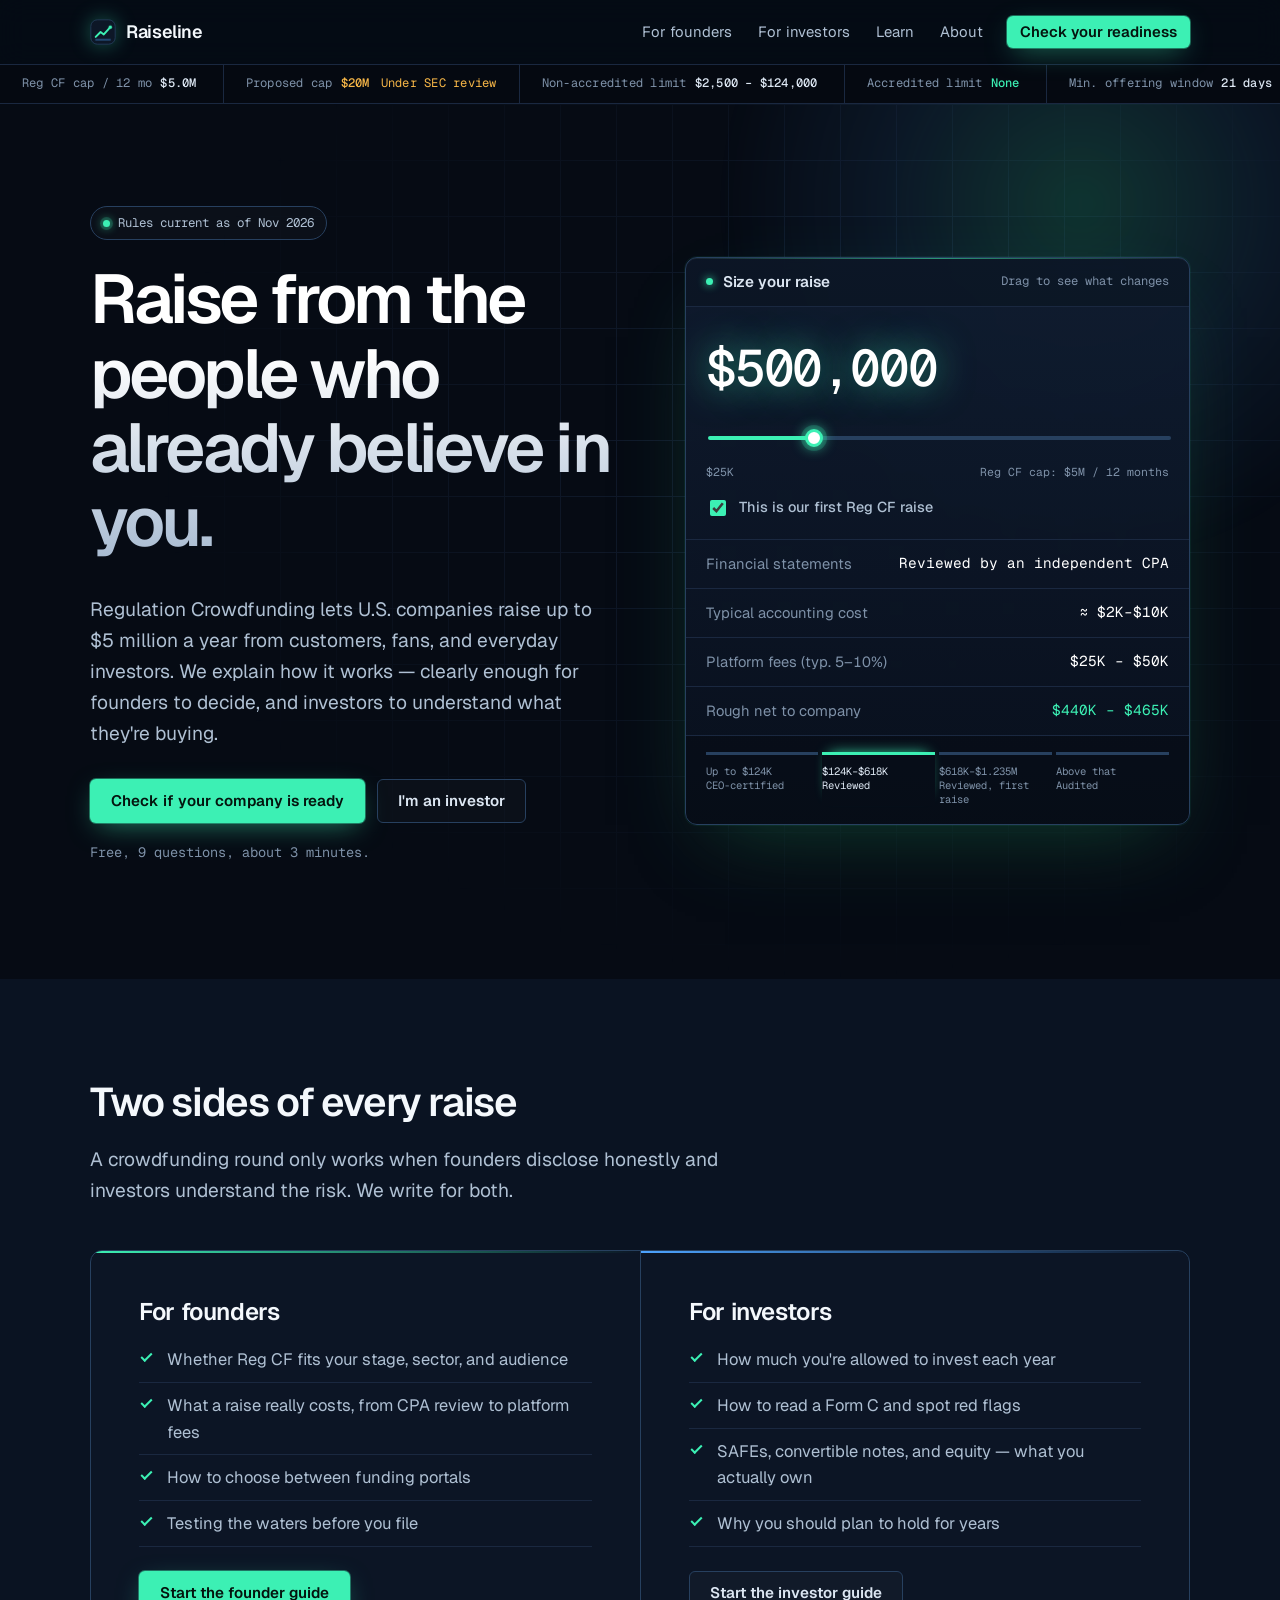
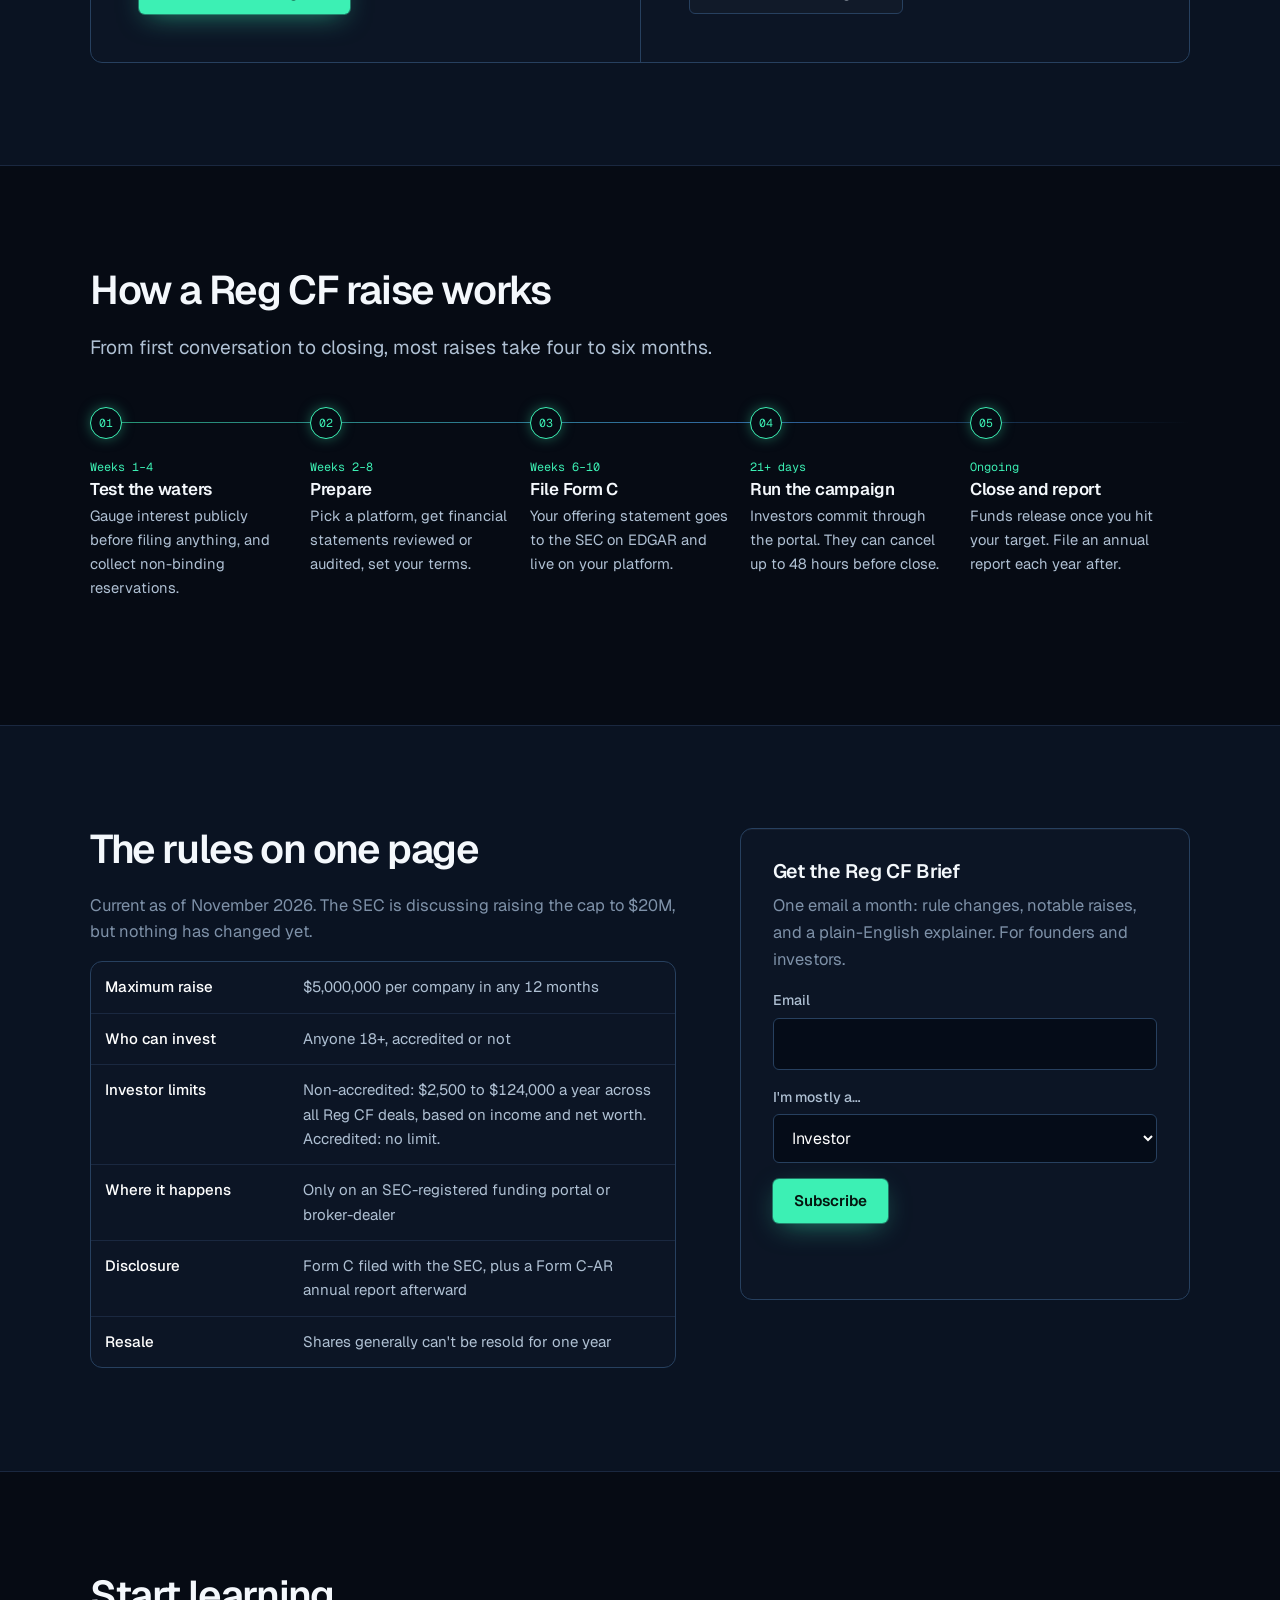
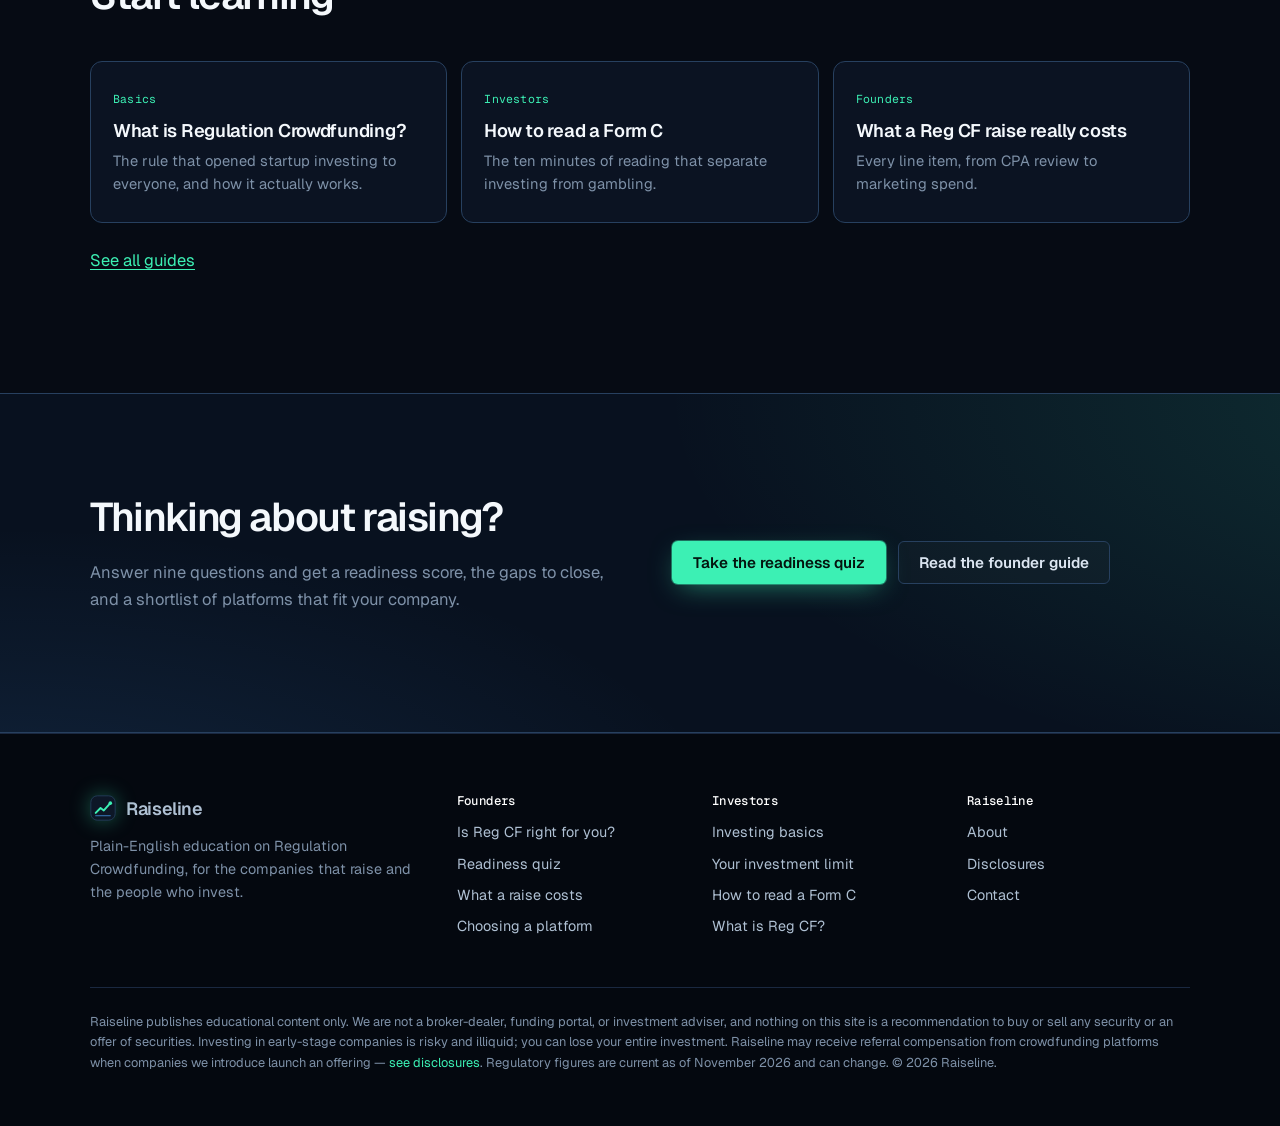
==== index.html @ 9ed1581b "Add files via upload" ====
<!doctype html>
<html lang="en">
<head>
<meta charset="utf-8">
<meta name="viewport" content="width=device-width, initial-scale=1">
<title>Raiseline — Regulation Crowdfunding, explained</title>
<meta name="description" content="Plain-English education on Reg CF for founders considering a crowdfunding raise and investors backing early-stage companies.">
<link rel="canonical" href="https://www.example.com/">
<meta property="og:title" content="Raiseline — Regulation Crowdfunding, explained">
<meta property="og:description" content="Plain-English education on Reg CF for founders considering a crowdfunding raise and investors backing early-stage companies.">
<meta property="og:type" content="website">
<meta name="theme-color" content="#060B14">
<link rel="icon" href="assets/favicon.svg" type="image/svg+xml">
<link rel="preconnect" href="https://fonts.googleapis.com">
<link rel="preconnect" href="https://fonts.gstatic.com" crossorigin>
<link href="https://fonts.googleapis.com/css2?family=Geist:wght@400;500;600;700&family=Geist+Mono:wght@400;500&display=swap" rel="stylesheet">
<link rel="stylesheet" href="assets/styles.css">
<script src="assets/config.js"></script>
<script>if(!(window.matchMedia&&matchMedia("(prefers-reduced-motion: reduce)").matches))document.documentElement.classList.add("js-motion")</script>
<script src="assets/main.js" defer></script>
<script src="assets/motion.js" defer></script>
</head>
<body>
<a class="skip" href="#main">Skip to content</a>
<header class="site-header">
  <div class="wrap">
    <a class="brand" href="index.html"><svg class="brand-mark" viewBox="0 0 32 32" aria-hidden="true"><rect x="1" y="1" width="30" height="30" rx="8" fill="#0D1727" stroke="#27405F"/><path d="M7 22 L13 16 L17 19 L25 10" fill="none" stroke="#3CF0B4" stroke-width="2.4" stroke-linecap="round" stroke-linejoin="round"/><circle cx="25" cy="10" r="2.2" fill="#3CF0B4"/><path d="M7 25.5 H25" stroke="#4DA3FF" stroke-width="1.2" stroke-linecap="round" opacity=".7"/></svg>Raiseline</a>
    <button class="nav-toggle" aria-expanded="false" aria-controls="nav" aria-label="Menu">
      <svg width="20" height="20" viewBox="0 0 20 20" aria-hidden="true"><path d="M3 6h14M3 10h14M3 14h14" stroke="currentColor" stroke-width="1.8" stroke-linecap="round"/></svg>
    </button>
    <nav class="nav" id="nav" aria-label="Main"><a href="founders.html">For founders</a><a href="investors.html">For investors</a><a href="learn/index.html">Learn</a><a href="about.html">About</a><a class="btn btn-primary btn-sm" href="quiz.html">Check your readiness</a></nav>
  </div>
</header>
<div class="ticker" role="region" aria-label="Key Reg CF figures"><div class="ticker-track"><ul><li>Reg CF cap / 12 mo<b class="">$5.0M</b></li><li>Proposed cap<b class="pend">$20M</b> <span class="pend">Under SEC review</span></li><li>Non-accredited limit<b class="">$2,500 – $124,000</b></li><li>Accredited limit<b class="up">None</b></li><li>Min. offering window<b class="">21 days</b></li><li>Investor cancel window<b class="">48h before close</b></li><li>Resale restriction<b class="">12 months</b></li><li>Audit required above<b class="">$1.235M</b></li><li>Reg A+ Tier 2 cap<b class="">$75M</b></li></ul><ul aria-hidden="true"><li>Reg CF cap / 12 mo<b class="">$5.0M</b></li><li>Proposed cap<b class="pend">$20M</b> <span class="pend">Under SEC review</span></li><li>Non-accredited limit<b class="">$2,500 – $124,000</b></li><li>Accredited limit<b class="up">None</b></li><li>Min. offering window<b class="">21 days</b></li><li>Investor cancel window<b class="">48h before close</b></li><li>Resale restriction<b class="">12 months</b></li><li>Audit required above<b class="">$1.235M</b></li><li>Reg A+ Tier 2 cap<b class="">$75M</b></li></ul></div></div>
<main id="main">
<section class="hero">
  <div class="wrap hero-grid">
    <div>
      <p class="status">Rules current as of Nov 2026</p>
      <h1>Raise from the people who already believe in you.</h1>
      <p class="lede">Regulation Crowdfunding lets U.S. companies raise up to $5 million a year from customers, fans, and everyday investors. We explain how it works — clearly enough for founders to decide, and investors to understand what they're buying.</p>
      <div class="btn-row">
        <a class="btn btn-primary" href="quiz.html">Check if your company is ready</a>
        <a class="btn btn-ghost" href="investors.html">I'm an investor</a>
      </div>
      <p class="hero-note">Free, 9 questions, about 3 minutes.</p>
    </div>

    <div class="sizer" data-sizer>
      <div class="sizer-head"><h2>Size your raise</h2><span>Drag to see what changes</span></div>
      <div class="sizer-amount" data-out="amount" aria-live="polite">$500,000</div>
      <div class="sizer-range"><label class="sr-only" for="amt">Target raise amount</label><input id="amt" type="range" step="1"></div>
      <div class="sizer-scale"><span>$25K</span><span>Reg CF cap: $5M / 12 months</span></div>
      <label class="sizer-toggle"><input type="checkbox" checked> This is our first Reg CF raise</label>
      <dl class="ledger mb-0">
        <div class="ledger-row"><dt>Financial statements</dt><dd data-out="fs">Reviewed</dd></div>
        <div class="ledger-row"><dt>Typical accounting cost</dt><dd data-out="fscost">—</dd></div>
        <div class="ledger-row"><dt>Platform fees (typ. 5–10%)</dt><dd data-out="fee">—</dd></div>
        <div class="ledger-row"><dt>Rough net to company</dt><dd data-out="net">—</dd></div>
      </dl>
      <div class="tier-bar" aria-hidden="true">
        <div>Up to $124K<br>CEO-certified</div>
        <div>$124K–$618K<br>Reviewed</div>
        <div>$618K–$1.235M<br>Reviewed, first raise</div>
        <div>Above that<br>Audited</div>
      </div>
    </div>
  </div>
</section>

<section class="section section--tint">
  <div class="wrap">
    <div class="section-head">
      <h2>Two sides of every raise</h2>
      <p class="lede">A crowdfunding round only works when founders disclose honestly and investors understand the risk. We write for both.</p>
    </div>
    <div class="split">
      <div>
        <h3>For founders</h3>
        <ul class="checklist">
          <li>Whether Reg CF fits your stage, sector, and audience</li>
          <li>What a raise really costs, from CPA review to platform fees</li>
          <li>How to choose between funding portals</li>
          <li>Testing the waters before you file</li>
        </ul>
        <a class="btn btn-primary" href="founders.html">Start the founder guide</a>
      </div>
      <div>
        <h3>For investors</h3>
        <ul class="checklist">
          <li>How much you're allowed to invest each year</li>
          <li>How to read a Form C and spot red flags</li>
          <li>SAFEs, convertible notes, and equity — what you actually own</li>
          <li>Why you should plan to hold for years</li>
        </ul>
        <a class="btn btn-ghost" href="investors.html">Start the investor guide</a>
      </div>
    </div>
  </div>
</section>

<section class="section">
  <div class="wrap">
    <div class="section-head">
      <h2>How a Reg CF raise works</h2>
      <p class="lede">From first conversation to closing, most raises take four to six months.</p>
    </div>
    <ol class="steps">
      <li><p class="when">Weeks 1–4</p><h3>Test the waters</h3><p>Gauge interest publicly before filing anything, and collect non-binding reservations.</p></li>
      <li><p class="when">Weeks 2–8</p><h3>Prepare</h3><p>Pick a platform, get financial statements reviewed or audited, set your terms.</p></li>
      <li><p class="when">Weeks 6–10</p><h3>File Form C</h3><p>Your offering statement goes to the SEC on EDGAR and live on your platform.</p></li>
      <li><p class="when">21+ days</p><h3>Run the campaign</h3><p>Investors commit through the portal. They can cancel up to 48 hours before close.</p></li>
      <li><p class="when">Ongoing</p><h3>Close and report</h3><p>Funds release once you hit your target. File an annual report each year after.</p></li>
    </ol>
  </div>
</section>

<section class="section section--tint">
  <div class="wrap cols cols-wide">
    <div>
      <h2>The rules on one page</h2>
      <p class="muted">Current as of November 2026. The SEC is discussing raising the cap to $20M, but nothing has changed yet.</p>
      <div class="table-scroll">
        <table class="facts">
          <tbody>
            <tr><td>Maximum raise</td><td>$5,000,000 per company in any 12 months</td></tr>
            <tr><td>Who can invest</td><td>Anyone 18+, accredited or not</td></tr>
            <tr><td>Investor limits</td><td>Non-accredited: $2,500 to $124,000 a year across all Reg CF deals, based on income and net worth. Accredited: no limit.</td></tr>
            <tr><td>Where it happens</td><td>Only on an SEC-registered funding portal or broker-dealer</td></tr>
            <tr><td>Disclosure</td><td>Form C filed with the SEC, plus a Form C-AR annual report afterward</td></tr>
            <tr><td>Resale</td><td>Shares generally can't be resold for one year</td></tr>
          </tbody>
        </table>
      </div>
    </div>
    <div>
      <div class="panel">
        <h3 class="mt-0">Get the Reg CF Brief</h3>
        <p class="muted">One email a month: rule changes, notable raises, and a plain-English explainer. For founders and investors.</p>
        <form data-lead="newsletter" data-success="You're subscribed. The next Brief lands early next month.">
          <div class="field"><label for="nl-email">Email</label><input id="nl-email" type="email" name="email" autocomplete="email" required></div>
          <div class="field"><label for="nl-role">I'm mostly a…</label>
            <select id="nl-role" name="role"><option>Investor</option><option>Founder</option><option>Both</option></select></div>
          <div class="hp" aria-hidden="true"><input name="website_hp" tabindex="-1" autocomplete="off"></div>
          <button class="btn btn-primary" type="submit">Subscribe</button>
          <p class="form-msg" role="status"></p>
        </form>
      </div>
    </div>
  </div>
</section>

<section class="section">
  <div class="wrap">
    <div class="section-head"><h2>Start learning</h2></div>
    <div class="articles">
      <a href="learn/what-is-reg-cf.html"><span class="tag">Basics</span><h3>What is Regulation Crowdfunding?</h3><p>The rule that opened startup investing to everyone, and how it actually works.</p></a>
      <a href="learn/how-to-read-a-form-c.html"><span class="tag">Investors</span><h3>How to read a Form C</h3><p>The ten minutes of reading that separate investing from gambling.</p></a>
      <a href="learn/cost-of-a-reg-cf-raise.html"><span class="tag">Founders</span><h3>What a Reg CF raise really costs</h3><p>Every line item, from CPA review to marketing spend.</p></a>
    </div>
    <p class="mt-2"><a href="learn/index.html">See all guides</a></p>
  </div>
</section>

<section class="section section--ink">
  <div class="wrap cols" style="align-items:center">
    <div>
      <h2>Thinking about raising?</h2>
      <p class="muted">Answer nine questions and get a readiness score, the gaps to close, and a shortlist of platforms that fit your company.</p>
    </div>
    <div class="btn-row"><a class="btn btn-primary" href="quiz.html">Take the readiness quiz</a><a class="btn btn-ghost" href="founders.html">Read the founder guide</a></div>
  </div>
</section>

</main>
<footer class="site-footer">
  <div class="wrap">
    <div class="foot-grid">
      <div>
        <a class="brand" href="index.html"><svg class="brand-mark" viewBox="0 0 32 32" aria-hidden="true"><rect x="1" y="1" width="30" height="30" rx="8" fill="#0D1727" stroke="#27405F"/><path d="M7 22 L13 16 L17 19 L25 10" fill="none" stroke="#3CF0B4" stroke-width="2.4" stroke-linecap="round" stroke-linejoin="round"/><circle cx="25" cy="10" r="2.2" fill="#3CF0B4"/><path d="M7 25.5 H25" stroke="#4DA3FF" stroke-width="1.2" stroke-linecap="round" opacity=".7"/></svg>Raiseline</a>
        <p>Plain-English education on Regulation Crowdfunding, for the companies that raise and the people who invest.</p>
      </div>
      <div><h4>Founders</h4><ul>
        <li><a href="founders.html">Is Reg CF right for you?</a></li>
        <li><a href="quiz.html">Readiness quiz</a></li>
        <li><a href="learn/cost-of-a-reg-cf-raise.html">What a raise costs</a></li>
        <li><a href="learn/choosing-a-funding-portal.html">Choosing a platform</a></li></ul></div>
      <div><h4>Investors</h4><ul>
        <li><a href="investors.html">Investing basics</a></li>
        <li><a href="investors.html#limit">Your investment limit</a></li>
        <li><a href="learn/how-to-read-a-form-c.html">How to read a Form C</a></li>
        <li><a href="learn/what-is-reg-cf.html">What is Reg CF?</a></li></ul></div>
      <div><h4>Raiseline</h4><ul>
        <li><a href="about.html">About</a></li>
        <li><a href="about.html#disclosures">Disclosures</a></li>
        <li><a href="about.html#contact">Contact</a></li></ul></div>
    </div>
    <p class="disclaimer">Raiseline publishes educational content only. We are not a broker-dealer, funding portal, or investment adviser, and nothing on this site is a recommendation to buy or sell any security or an offer of securities. Investing in early-stage companies is risky and illiquid; you can lose your entire investment. Raiseline may receive referral compensation from crowdfunding platforms when companies we introduce launch an offering — <a href="about.html#disclosures">see disclosures</a>. Regulatory figures are current as of November 2026 and can change. &copy; <span data-year></span> Raiseline.</p>
  </div>
</footer>
</body>
</html>
---- assets/styles.css ----
/* Raiseline — terminal theme
   Deep navy-black, hairline grid, mint "up" signal, electric blue secondary */
:root {
  --bg: #060B14;
  --bg-2: #0A1322;
  --panel: rgba(13, 23, 39, .78);
  --panel-solid: #0D1727;
  --line: #1A2840;
  --line-2: #27405F;
  --text: #DCE6F2;
  --text-2: #AFC0D3;
  --muted: #7E91A8;
  --accent: #3CF0B4;
  --accent-dim: rgba(60, 240, 180, .12);
  --accent-ink: #04140E;
  --blue: #4DA3FF;
  --blue-dim: rgba(77, 163, 255, .12);
  --amber: #F5B547;
  --amber-dim: rgba(245, 181, 71, .1);
  --red: #FF7A6B;
  --focus: #4DA3FF;

  --sans: "Geist", "Inter", "Helvetica Neue", Arial, sans-serif;
  --mono: "Geist Mono", "JetBrains Mono", ui-monospace, Menlo, monospace;

  --wrap: 1180px;
  --gutter: clamp(16px, 4vw, 40px);
  --r-sm: 6px;
  --r-md: 12px;
}

*, *::before, *::after { box-sizing: border-box; }
html { -webkit-text-size-adjust: 100%; scroll-behavior: smooth; color-scheme: dark; }
@media (prefers-reduced-motion: reduce) { html { scroll-behavior: auto; } *, *::before, *::after { transition: none !important; animation: none !important; } }

body {
  margin: 0;
  background: var(--bg);
  color: var(--text);
  font-family: var(--sans);
  font-size: 16.5px;
  line-height: 1.62;
  font-feature-settings: "tnum" 1;
  -webkit-font-smoothing: antialiased;
}
img, svg { max-width: 100%; display: block; }
a { color: var(--accent); text-underline-offset: 3px; text-decoration-thickness: 1px; }
a:hover { color: #7FF7CE; }
:focus-visible { outline: 2px solid var(--focus); outline-offset: 3px; border-radius: 3px; }
::selection { background: var(--accent); color: var(--accent-ink); }

h1, h2, h3, h4 { font-family: var(--sans); color: #F4F8FC; line-height: 1.08; letter-spacing: -0.025em; margin: 0 0 .5em; font-weight: 600; }
h1 { font-size: clamp(2.4rem, 5.4vw, 4.3rem); letter-spacing: -0.045em; font-weight: 600; }
h2 { font-size: clamp(1.7rem, 3.2vw, 2.5rem); letter-spacing: -0.035em; }
h3 { font-size: 1.22rem; letter-spacing: -0.015em; }
h4 { font-size: 1rem; }
p { margin: 0 0 1em; }
.lede { font-size: clamp(1.06rem, 1.5vw, 1.22rem); color: var(--text-2); max-width: 60ch; }
.muted { color: var(--muted); }
.small { font-size: .88rem; }
.mono, .sizer-amount, .score-num, .calc-out .big, .when, .tag, .quiz-count, .byline, .crumb, .tier-bar, .sizer-scale, .ledger-row dd { font-family: var(--mono); }

.wrap { max-width: var(--wrap); margin: 0 auto; padding: 0 var(--gutter); }
.section { padding: clamp(60px, 8vw, 110px) 0; position: relative; }
.section + .section { border-top: 1px solid var(--line); }
.section--tint { background: var(--bg-2); }
.section--ink { background: radial-gradient(80% 140% at 85% 0%, rgba(60,240,180,.14), transparent 60%), radial-gradient(70% 120% at 0% 100%, rgba(77,163,255,.14), transparent 60%), #08111F; border-top: 1px solid var(--line-2) !important; border-bottom: 1px solid var(--line-2); }
.section-head { max-width: 700px; margin-bottom: 44px; }

.skip { position: absolute; left: -999px; top: 8px; background: var(--accent); color: var(--accent-ink); padding: 8px 14px; z-index: 100; border-radius: var(--r-sm); }
.skip:focus { left: 8px; }

/* Header */
.site-header { position: sticky; top: 0; z-index: 50; background: rgba(6, 11, 20, .82); backdrop-filter: saturate(1.6) blur(14px); -webkit-backdrop-filter: saturate(1.6) blur(14px); border-bottom: 1px solid var(--line); }
.site-header .wrap { display: flex; align-items: center; gap: 24px; height: 64px; }
.brand { display: flex; align-items: center; gap: 10px; text-decoration: none; color: #F4F8FC; font-weight: 600; font-size: 1.12rem; letter-spacing: -0.02em; }
.brand:hover { color: #fff; }
.brand-mark { width: 26px; height: 26px; flex: none; filter: drop-shadow(0 0 10px rgba(60,240,180,.35)); }
.nav { display: flex; gap: 2px; margin-left: auto; align-items: center; }
.nav a { color: var(--text-2); text-decoration: none; font-size: .93rem; padding: 8px 12px; border-radius: var(--r-sm); }
.nav a:hover { color: #fff; background: rgba(255,255,255,.05); }
.nav a[aria-current="page"] { color: #fff; box-shadow: inset 0 -2px 0 var(--accent); border-radius: 0; }
.nav .btn { margin-left: 10px; }
.nav a.btn-primary, .nav a.btn-primary:hover { color: var(--accent-ink); }
.nav-toggle { display: none; margin-left: auto; background: none; border: 1px solid var(--line-2); border-radius: var(--r-sm); width: 42px; height: 38px; cursor: pointer; color: var(--text); }
@media (max-width: 880px) {
  .nav-toggle { display: grid; place-items: center; }
  .nav { display: none; position: absolute; top: 64px; left: 0; right: 0; background: var(--bg); border-bottom: 1px solid var(--line); flex-direction: column; align-items: stretch; padding: 8px var(--gutter) 16px; gap: 2px; }
  .nav.open { display: flex; }
  .nav a { padding: 12px 8px; }
  .nav a[aria-current="page"] { box-shadow: inset 3px 0 0 var(--accent); padding-left: 14px; }
  .nav .btn { margin: 8px 0 0; text-align: center; }
}

/* Ticker */
.ticker { border-bottom: 1px solid var(--line); background: #050911; overflow: hidden; font-family: var(--mono); font-size: .76rem; color: var(--muted); white-space: nowrap; }
.ticker-track { display: inline-flex; animation: tick 60s linear infinite; }
.ticker:hover .ticker-track { animation-play-state: paused; }
.ticker-track ul { display: inline-flex; list-style: none; margin: 0; padding: 0; }
.ticker li { padding: 9px 22px; border-right: 1px solid var(--line); letter-spacing: .02em; }
.ticker b { color: var(--text); font-weight: 500; margin-left: 8px; }
.ticker .up { color: var(--accent); }
.ticker .pend { color: var(--amber); }
@keyframes tick { from { transform: translateX(0); } to { transform: translateX(-50%); } }

/* Buttons */
.btn { display: inline-flex; align-items: center; justify-content: center; gap: 8px; font: 600 .95rem/1 var(--sans); padding: 13px 20px; border-radius: var(--r-sm); border: 1px solid transparent; text-decoration: none; cursor: pointer; transition: background .15s, border-color .15s, color .15s, box-shadow .15s; }
.btn-primary { background: var(--accent); color: var(--accent-ink); box-shadow: 0 0 0 1px rgba(60,240,180,.4), 0 8px 28px -8px rgba(60,240,180,.55); }
.btn-primary:hover { background: #6DF5C8; color: var(--accent-ink); box-shadow: 0 0 0 1px rgba(60,240,180,.6), 0 10px 34px -6px rgba(60,240,180,.7); }
.btn-primary:disabled { opacity: .45; cursor: not-allowed; box-shadow: none; }
.btn-ghost { background: rgba(255,255,255,.02); color: var(--text); border-color: var(--line-2); }
.btn-ghost:hover { border-color: var(--text-2); color: #fff; background: rgba(255,255,255,.05); }
.btn-sm { padding: 9px 14px; font-size: .88rem; }
.btn-row { display: flex; flex-wrap: wrap; gap: 12px; }

/* Hero */
.hero { position: relative; padding: clamp(56px, 8vw, 104px) 0 clamp(64px, 8vw, 112px); overflow: hidden; }
.hero::before { content: ""; position: absolute; inset: 0; pointer-events: none;
  background-image: linear-gradient(var(--line) 1px, transparent 1px), linear-gradient(90deg, var(--line) 1px, transparent 1px);
  background-size: 56px 56px; opacity: .55;
  -webkit-mask-image: radial-gradient(70% 80% at 65% 40%, #000 20%, transparent 75%); mask-image: radial-gradient(70% 80% at 65% 40%, #000 20%, transparent 75%); }
.hero::after { content: ""; position: absolute; width: 720px; height: 720px; right: -160px; top: -260px; pointer-events: none;
  background: radial-gradient(closest-side, rgba(60,240,180,.18), rgba(77,163,255,.08) 55%, transparent); filter: blur(10px); }
.hero > .wrap { position: relative; z-index: 1; }
.hero-grid { display: grid; grid-template-columns: 1.05fr 1fr; gap: clamp(36px, 5vw, 76px); align-items: center; }
@media (max-width: 980px) { .hero-grid { grid-template-columns: 1fr; } }
.hero h1 { max-width: 13ch; background: linear-gradient(180deg, #FFFFFF 30%, #A9BCD2); -webkit-background-clip: text; background-clip: text; color: transparent; }
.hero .lede { margin-bottom: 30px; }
.hero-note { margin-top: 18px; font-size: .85rem; color: var(--muted); font-family: var(--mono); }
.status { display: inline-flex; align-items: center; gap: 8px; font-family: var(--mono); font-size: .78rem; color: var(--text-2); border: 1px solid var(--line-2); background: rgba(255,255,255,.02); padding: 6px 12px; border-radius: 99px; margin-bottom: 22px; }
.status::before { content: ""; width: 7px; height: 7px; border-radius: 50%; background: var(--accent); box-shadow: 0 0 0 3px rgba(60,240,180,.18), 0 0 10px var(--accent); animation: pulse 2.4s ease-in-out infinite; }
@keyframes pulse { 50% { opacity: .45; } }

/* Panels */
.panel, .sizer, .split, .callout { backdrop-filter: blur(8px); -webkit-backdrop-filter: blur(8px); }
.panel { background: var(--panel); border: 1px solid var(--line-2); border-radius: var(--r-md); padding: clamp(22px, 3vw, 32px); box-shadow: inset 0 1px 0 rgba(255,255,255,.04); }

/* Raise sizer — the signature terminal */
.sizer { position: relative; background: linear-gradient(180deg, rgba(16,28,48,.92), rgba(9,17,30,.92)); border: 1px solid var(--line-2); border-radius: var(--r-md); overflow: hidden;
  box-shadow: inset 0 1px 0 rgba(255,255,255,.06), 0 0 0 1px rgba(60,240,180,.06), 0 30px 80px -30px rgba(60,240,180,.28), 0 40px 80px -40px rgba(0,0,0,.9); }
.sizer::before { content: ""; position: absolute; left: 0; right: 0; top: 0; height: 1px; background: linear-gradient(90deg, transparent, var(--accent), transparent); opacity: .7; }
.sizer-head { display: flex; justify-content: space-between; align-items: center; padding: 14px 20px; gap: 12px; border-bottom: 1px solid var(--line); background: rgba(0,0,0,.18); }
.sizer-head h2 { font-size: .95rem; margin: 0; letter-spacing: -0.005em; color: var(--text); display: flex; align-items: center; gap: 10px; }
.sizer-head h2::before { content: ""; width: 7px; height: 7px; border-radius: 50%; background: var(--accent); box-shadow: 0 0 8px var(--accent); }
.sizer-head span { font-size: .76rem; color: var(--muted); font-family: var(--mono); }
.sizer-amount { padding: 20px 20px 4px; font-size: clamp(2.3rem, 5vw, 3.2rem); font-weight: 500; letter-spacing: -0.04em; color: #fff; text-shadow: 0 0 28px rgba(60,240,180,.35); }
.sizer-range { padding: 8px 20px 4px; }
.sizer-scale { display: flex; justify-content: space-between; font-size: .72rem; color: var(--muted); padding: 0 20px; }
.sizer-toggle { display: flex; align-items: center; gap: 10px; padding: 14px 20px; font-size: .9rem; color: var(--text-2); }
.sizer-toggle input { width: 16px; height: 16px; accent-color: var(--accent); }
.ledger { border-top: 1px solid var(--line); margin: 0; }
.ledger-row { display: grid; grid-template-columns: 1fr auto; gap: 16px; padding: 12px 20px; border-bottom: 1px solid var(--line); font-size: .92rem; }
.ledger-row:last-child { border-bottom: 0; }
.ledger-row dt { color: var(--muted); }
.ledger-row dd { margin: 0; text-align: right; color: #fff; font-size: .9rem; }
.ledger-row:last-child dd { color: var(--accent); }
.tier-bar { display: grid; grid-template-columns: repeat(4, 1fr); gap: 4px; padding: 16px 20px 18px; background: rgba(0,0,0,.22); border-top: 1px solid var(--line); }
.tier-bar div { font-size: .66rem; line-height: 1.35; color: var(--muted); padding-top: 9px; border-top: 3px solid var(--line-2); transition: border-color .2s, color .2s, box-shadow .2s; }
.tier-bar div.on { border-color: var(--accent); color: var(--text); box-shadow: 0 -6px 14px -8px var(--accent); }

/* Range input */
input[type=range] { -webkit-appearance: none; appearance: none; width: 100%; height: 28px; background: transparent; cursor: pointer; }
input[type=range]::-webkit-slider-runnable-track { height: 4px; border-radius: 2px; background: linear-gradient(90deg, var(--accent) var(--pct, 0%), var(--line-2) var(--pct, 0%)); }
input[type=range]::-moz-range-track { height: 4px; border-radius: 2px; background: var(--line-2); }
input[type=range]::-moz-range-progress { height: 4px; border-radius: 2px; background: var(--accent); }
input[type=range]::-webkit-slider-thumb { -webkit-appearance: none; width: 18px; height: 18px; margin-top: -7px; border-radius: 50%; background: #fff; border: 3px solid var(--accent); box-shadow: 0 0 0 4px rgba(60,240,180,.18), 0 0 14px var(--accent); }
input[type=range]::-moz-range-thumb { width: 14px; height: 14px; border-radius: 50%; background: #fff; border: 3px solid var(--accent); box-shadow: 0 0 14px var(--accent); }

/* Audience split */
.split { display: grid; grid-template-columns: 1fr 1fr; border: 1px solid var(--line-2); border-radius: var(--r-md); overflow: hidden; background: var(--panel); }
.split > div { padding: clamp(28px, 4vw, 48px); position: relative; }
.split > div + div { border-left: 1px solid var(--line-2); }
.split > div:first-child::before, .split > div + div::before { content: ""; position: absolute; left: 0; right: 0; top: 0; height: 2px; }
.split > div:first-child::before { background: linear-gradient(90deg, var(--accent), transparent); }
.split > div + div::before { background: linear-gradient(90deg, var(--blue), transparent); }
@media (max-width: 760px) { .split { grid-template-columns: 1fr; } .split > div + div { border-left: 0; border-top: 1px solid var(--line-2); } }
.split h3 { font-size: 1.5rem; }
.checklist { list-style: none; padding: 0; margin: 0 0 24px; }
.checklist li { position: relative; padding: 9px 0 9px 28px; border-bottom: 1px solid var(--line); color: var(--text-2); }
.checklist li::before { content: ""; position: absolute; left: 2px; top: 16px; width: 11px; height: 6px; border-left: 2px solid var(--accent); border-bottom: 2px solid var(--accent); transform: rotate(-45deg); }

/* Process steps (a real sequence) */
.steps { list-style: none; padding: 0; margin: 0; counter-reset: s; display: grid; grid-template-columns: repeat(5, 1fr); position: relative; }
.steps::before { content: ""; position: absolute; left: 15px; right: 0; top: 15px; height: 1px; background: linear-gradient(90deg, var(--accent), var(--blue) 60%, transparent); opacity: .6; }
.steps li { counter-increment: s; padding: 0 22px 8px 0; position: relative; }
.steps li::before { content: counter(s, decimal-leading-zero); font-family: var(--mono); font-size: .72rem; display: inline-grid; place-items: center; width: 32px; height: 32px; border-radius: 50%; background: var(--bg); border: 1px solid var(--accent); color: var(--accent); margin-bottom: 18px; position: relative; box-shadow: 0 0 14px -2px rgba(60,240,180,.5); }
.section--tint .steps li::before { background: var(--bg-2); }
.steps h3 { font-size: 1.06rem; margin-bottom: .35em; }
.steps p { font-size: .92rem; color: var(--text-2); }
.steps .when { font-size: .74rem; color: var(--accent); margin-bottom: 4px; }
@media (max-width: 980px) { .steps { grid-template-columns: 1fr 1fr; row-gap: 28px; } .steps::before { display: none; } }
@media (max-width: 560px) { .steps { grid-template-columns: 1fr; } .steps li { padding-right: 0; } }

/* Data tables */
.facts { width: 100%; border-collapse: collapse; font-size: .94rem; }
.facts th, .facts td { text-align: left; padding: 13px 14px; border-bottom: 1px solid var(--line); vertical-align: top; }
.facts thead th { font-family: var(--mono); font-weight: 500; color: var(--muted); font-size: .74rem; letter-spacing: .03em; background: rgba(255,255,255,.02); border-bottom-color: var(--line-2); }
.facts td { color: var(--text-2); }
.facts td:first-child { color: #fff; font-weight: 500; width: 34%; }
.facts tbody tr:hover td { background: rgba(77,163,255,.04); }
.table-scroll { overflow-x: auto; -webkit-overflow-scrolling: touch; border: 1px solid var(--line-2); border-radius: var(--r-md); background: var(--panel); }
.table-scroll .facts tr:last-child td { border-bottom: 0; }
.compare { min-width: 660px; }
.compare td:first-child { width: 20%; }
.compare td:nth-child(2) { color: var(--accent); }

/* Article list */
.articles { display: grid; grid-template-columns: repeat(3, 1fr); gap: 14px; }
.articles a { display: block; padding: 22px 22px 26px; text-decoration: none; color: var(--text); border: 1px solid var(--line-2); border-radius: var(--r-md); background: var(--panel); transition: border-color .15s, background .15s; }
.articles a:hover { border-color: var(--accent); background: rgba(60,240,180,.04); }
.articles .tag { font-size: .72rem; color: var(--accent); letter-spacing: .02em; }
.articles h3 { font-size: 1.14rem; margin: 10px 0 8px; }
.articles p { color: var(--muted); font-size: .92rem; margin: 0; }
@media (max-width: 900px) { .articles { grid-template-columns: 1fr 1fr; } }
@media (max-width: 600px) { .articles { grid-template-columns: 1fr; } }

/* Layout */
.cols { display: grid; grid-template-columns: 1fr 1fr; gap: clamp(28px, 5vw, 64px); }
.cols-wide { grid-template-columns: 1.3fr 1fr; }
@media (max-width: 880px) { .cols, .cols-wide { grid-template-columns: 1fr; } }

.callout { border: 1px solid rgba(245,181,71,.35); border-left: 3px solid var(--amber); background: var(--amber-dim); padding: 16px 20px; border-radius: var(--r-sm); font-size: .95rem; color: var(--text-2); }
.callout strong { color: #fff; }
.callout p:last-child { margin: 0; }
.callout--green { border-color: rgba(60,240,180,.35); border-left-color: var(--accent); background: var(--accent-dim); }

/* Forms */
form .field { margin-bottom: 16px; }
label { display: block; font-weight: 500; font-size: .88rem; margin-bottom: 6px; color: var(--text-2); }
input[type=text], input[type=email], input[type=url], input[type=number], select, textarea {
  width: 100%; font: inherit; font-size: 1rem; padding: 12px 14px; border: 1px solid var(--line-2); border-radius: var(--r-sm); background: rgba(3,8,15,.6); color: #fff; }
input::placeholder, textarea::placeholder { color: #55687F; }
input:focus, select:focus, textarea:focus { border-color: var(--accent); outline: none; box-shadow: 0 0 0 3px rgba(60,240,180,.15); }
select option { background: var(--panel-solid); }
textarea { min-height: 120px; resize: vertical; }
.field-row { display: grid; grid-template-columns: 1fr 1fr; gap: 16px; }
@media (max-width: 560px) { .field-row { grid-template-columns: 1fr; } }
.inline-form { display: flex; gap: 10px; flex-wrap: wrap; }
.inline-form input { flex: 1 1 240px; }
.form-msg { margin-top: 12px; font-size: .92rem; font-family: var(--mono); color: var(--accent); min-height: 1.2em; }
.form-msg.err { color: var(--red); }
.check { display: flex; gap: 10px; align-items: flex-start; font-weight: 400; font-size: .88rem; color: var(--text-2); }
.check input { margin-top: 4px; accent-color: var(--accent); width: 16px; height: 16px; flex: none; }
.hp { position: absolute; left: -5000px; }

/* Investor calculator */
.calc-out { margin-top: 20px; padding: 20px; background: rgba(0,0,0,.35); border: 1px solid rgba(60,240,180,.3); border-radius: var(--r-md); box-shadow: inset 0 0 40px -20px rgba(60,240,180,.4); }
.calc-out .big { font-size: 2.3rem; font-weight: 500; letter-spacing: -0.04em; line-height: 1.1; color: var(--accent); text-shadow: 0 0 24px rgba(60,240,180,.4); }
.calc-out p { color: var(--text-2); margin: 10px 0 0; font-size: .9rem; }

/* Quiz */
.quiz { max-width: 740px; margin: 0 auto; }
.quiz-progress { height: 3px; background: var(--line-2); border-radius: 2px; overflow: hidden; margin-bottom: 28px; }
.quiz-progress span { display: block; height: 100%; background: linear-gradient(90deg, var(--blue), var(--accent)); width: 0; transition: width .3s ease; box-shadow: 0 0 10px var(--accent); }
.quiz-count { font-size: .78rem; color: var(--accent); margin-bottom: 8px; }
.quiz h2 { font-size: clamp(1.4rem, 3vw, 1.95rem); }
.opts { display: grid; gap: 10px; margin: 24px 0 28px; }
.opt { display: flex; align-items: center; gap: 14px; text-align: left; width: 100%; font: inherit; padding: 16px 18px; background: var(--panel); border: 1px solid var(--line-2); border-radius: var(--r-sm); cursor: pointer; color: var(--text); transition: border-color .15s, background .15s; }
.opt:hover { border-color: var(--text-2); }
.opt[aria-pressed="true"] { border-color: var(--accent); background: var(--accent-dim); box-shadow: 0 0 0 1px rgba(60,240,180,.3), 0 0 24px -10px var(--accent); }
.opt .dot { width: 16px; height: 16px; border-radius: 50%; border: 1.5px solid var(--line-2); flex: none; }
.opt[aria-pressed="true"] .dot { border-color: var(--accent); background: radial-gradient(var(--accent) 42%, transparent 48%); }
.quiz-nav { display: flex; justify-content: space-between; gap: 12px; }
.score-band { display: flex; align-items: center; gap: 18px; margin-bottom: 18px; flex-wrap: wrap; }
.score-num { font-size: 3.8rem; font-weight: 500; letter-spacing: -0.05em; line-height: 1; color: #fff; text-shadow: 0 0 30px rgba(60,240,180,.35); }
.score-num small { font-size: 1.1rem; color: var(--muted); letter-spacing: 0; text-shadow: none; }
.verdict { display: inline-block; padding: 6px 12px; border-radius: 99px; font-family: var(--mono); font-size: .8rem; border: 1px solid; }
.verdict.go { background: var(--accent-dim); color: var(--accent); border-color: rgba(60,240,180,.4); }
.verdict.soon { background: var(--amber-dim); color: var(--amber); border-color: rgba(245,181,71,.4); }
.verdict.later { background: rgba(255,122,107,.1); color: var(--red); border-color: rgba(255,122,107,.4); }
.gaps { padding-left: 1.2em; color: var(--text-2); }
.gaps li { margin-bottom: 10px; }
.gaps li::marker { color: var(--accent); font-family: var(--mono); }
.gaps strong { color: #fff; }

/* Article */
.article-head { position: relative; padding: clamp(48px, 7vw, 84px) 0 36px; border-bottom: 1px solid var(--line); overflow: hidden; }
.article-head::before { content: ""; position: absolute; inset: 0; background-image: linear-gradient(var(--line) 1px, transparent 1px), linear-gradient(90deg, var(--line) 1px, transparent 1px); background-size: 48px 48px; opacity: .4; -webkit-mask-image: linear-gradient(90deg, transparent, #000 60%); mask-image: linear-gradient(90deg, transparent, #000 60%); pointer-events: none; }
.article-head .wrap { position: relative; }
.article-head h1 { font-size: clamp(2rem, 4.4vw, 3.3rem); max-width: 22ch; }
.crumb { font-size: .78rem; margin-bottom: 18px; color: var(--muted); }
.crumb a { color: var(--accent); text-decoration: none; }
.byline { font-size: .78rem; color: var(--muted); margin: 0; }
.prose { max-width: 70ch; font-size: 1.08rem; line-height: 1.75; padding: 44px 0 80px; color: var(--text-2); }
.prose strong { color: #fff; font-weight: 600; }
.prose h2 { font-size: 1.6rem; margin-top: 1.9em; }
.prose h3 { font-size: 1.2rem; margin-top: 1.5em; }
.prose ul, .prose ol { padding-left: 1.3em; }
.prose li { margin-bottom: .5em; }
.prose li::marker { color: var(--accent); }
.prose table { font-size: .92rem; margin: 1.5em 0; border: 1px solid var(--line-2); border-radius: var(--r-md); overflow: hidden; border-collapse: separate; border-spacing: 0; background: var(--panel); }
.prose .facts tr:last-child td { border-bottom: 0; }
.next-read { border-top: 1px solid var(--line); padding-top: 24px; margin-top: 44px; }

/* Footer */
.disclaimer { font-size: .8rem; color: var(--muted); line-height: 1.6; }
.site-footer { background: #04080F; color: var(--muted); padding: 60px 0 40px; font-size: .9rem; border-top: 1px solid var(--line); }
.site-footer a { color: var(--text-2); text-decoration: none; }
.site-footer a:hover { color: var(--accent); }
.foot-grid { display: grid; grid-template-columns: 1.5fr 1fr 1fr 1fr; gap: 32px; margin-bottom: 40px; }
.foot-grid h4 { color: #fff; font-size: .78rem; font-family: var(--mono); font-weight: 500; margin-bottom: 14px; letter-spacing: .03em; }
.foot-grid ul { list-style: none; padding: 0; margin: 0; }
.foot-grid li { margin-bottom: 8px; }
.site-footer .brand { margin-bottom: 12px; }
.site-footer .disclaimer { border-top: 1px solid var(--line); padding-top: 24px; }
.site-footer .disclaimer a { color: var(--accent); }
@media (max-width: 800px) { .foot-grid { grid-template-columns: 1fr 1fr; } }
@media (max-width: 480px) { .foot-grid { grid-template-columns: 1fr; } }

.mt-0 { margin-top: 0; } .mb-0 { margin-bottom: 0; } .mt-2 { margin-top: 24px; } .mt-3 { margin-top: 40px; }
.sr-only { position: absolute; width: 1px; height: 1px; padding: 0; margin: -1px; overflow: hidden; clip: rect(0,0,0,0); white-space: nowrap; border: 0; }

/* ---------- Motion ---------- */
.hero .flow { position: absolute; inset: 0; z-index: 0; pointer-events: none; }

/* Logo: chart line draws, then the endpoint lands */
.site-header .brand-mark path:nth-of-type(1) { stroke-dasharray: 30; stroke-dashoffset: 30; animation: draw 1.1s .15s cubic-bezier(.3,.7,.2,1) forwards; }
.site-header .brand-mark circle { transform-origin: 25px 10px; transform: scale(0); animation: land .35s 1.15s cubic-bezier(.3,1.6,.5,1) forwards; }
@keyframes draw { to { stroke-dashoffset: 0; } }
@keyframes land { to { transform: scale(1); } }

/* Sizer: ping when capital "arrives", scanline while booting */
.sizer { transition: box-shadow .5s ease, border-color .5s ease; }
.sizer.ping { animation: ping .6s ease-out; }
@keyframes ping { 0% { border-color: rgba(60,240,180,.75); box-shadow: inset 0 1px 0 rgba(255,255,255,.06), 0 0 0 1px rgba(60,240,180,.35), 0 30px 90px -26px rgba(60,240,180,.5), 0 40px 80px -40px rgba(0,0,0,.9); } 100% { } }
.sizer::after { content: ""; position: absolute; left: 0; right: 0; height: 60px; top: -60px; pointer-events: none; background: linear-gradient(180deg, transparent, rgba(60,240,180,.09), transparent); opacity: 0; }
.sizer.booting::after { opacity: 1; animation: scan 1.6s .3s ease-in-out; }
@keyframes scan { from { top: -60px; } to { top: 100%; } }
.sizer-amount { transition: text-shadow .3s; }
.sizer.booting .sizer-amount { text-shadow: 0 0 36px rgba(60,240,180,.6); }

/* Timeline: line draws, nodes light in sequence */
.js-motion .steps::before { transform: scaleX(0); transform-origin: left; transition: transform 1.6s cubic-bezier(.25,.7,.2,1); }
.js-motion .steps.drawn::before { transform: scaleX(1); }
.js-motion .steps li::before { border-color: var(--line-2); color: var(--muted); box-shadow: none; transition: border-color .35s, color .35s, box-shadow .5s; }
.js-motion .steps.drawn li::before { border-color: var(--accent); color: var(--accent); box-shadow: 0 0 14px -2px rgba(60,240,180,.5); }
.js-motion .steps .when { transition: color .35s; color: var(--muted); }
.js-motion .steps.drawn .when { color: var(--accent); }
.steps li:nth-child(1)::before, .steps li:nth-child(1) .when { transition-delay: .05s; }
.steps li:nth-child(2)::before, .steps li:nth-child(2) .when { transition-delay: .35s; }
.steps li:nth-child(3)::before, .steps li:nth-child(3) .when { transition-delay: .7s; }
.steps li:nth-child(4)::before, .steps li:nth-child(4) .when { transition-delay: 1.05s; }
.steps li:nth-child(5)::before, .steps li:nth-child(5) .when { transition-delay: 1.4s; }

/* Ticker quote flash */
.ticker b { border-radius: 3px; padding: 1px 4px; margin-left: 4px; }
.ticker b.flash { animation: flash 1.2s ease-out; }
@keyframes flash { 0% { background: rgba(60,240,180,.28); color: #fff; } 100% { background: transparent; } }

/* Pointer spotlight */
.spot { position: relative; }
.spot > * { position: relative; z-index: 1; }
.articles a.spot, .split > div.spot { overflow: hidden; }
.spot::after { content: ""; position: absolute; inset: 0; border-radius: inherit; pointer-events: none; z-index: 0; opacity: 0; transition: opacity .3s;
  background: radial-gradient(260px circle at var(--mx, 50%) var(--my, 50%), rgba(60,240,180,.09), transparent 65%); }
.spot:hover::after { opacity: 1; }
.sizer.spot::after { top: 0; height: auto; } /* sizer reuses ::after for spotlight after boot */
.sizer.booting.spot::after { background: linear-gradient(180deg, transparent, rgba(60,240,180,.09), transparent); height: 60px; top: -60px; }

/* CTA band: light slowly drifts */
.section--ink { background-size: 140% 140%, 140% 140%, auto; animation: drift 22s ease-in-out infinite alternate; }
@keyframes drift { from { background-position: 0% 0%, 100% 100%, 0 0; } to { background-position: 100% 30%, 0% 60%, 0 0; } }
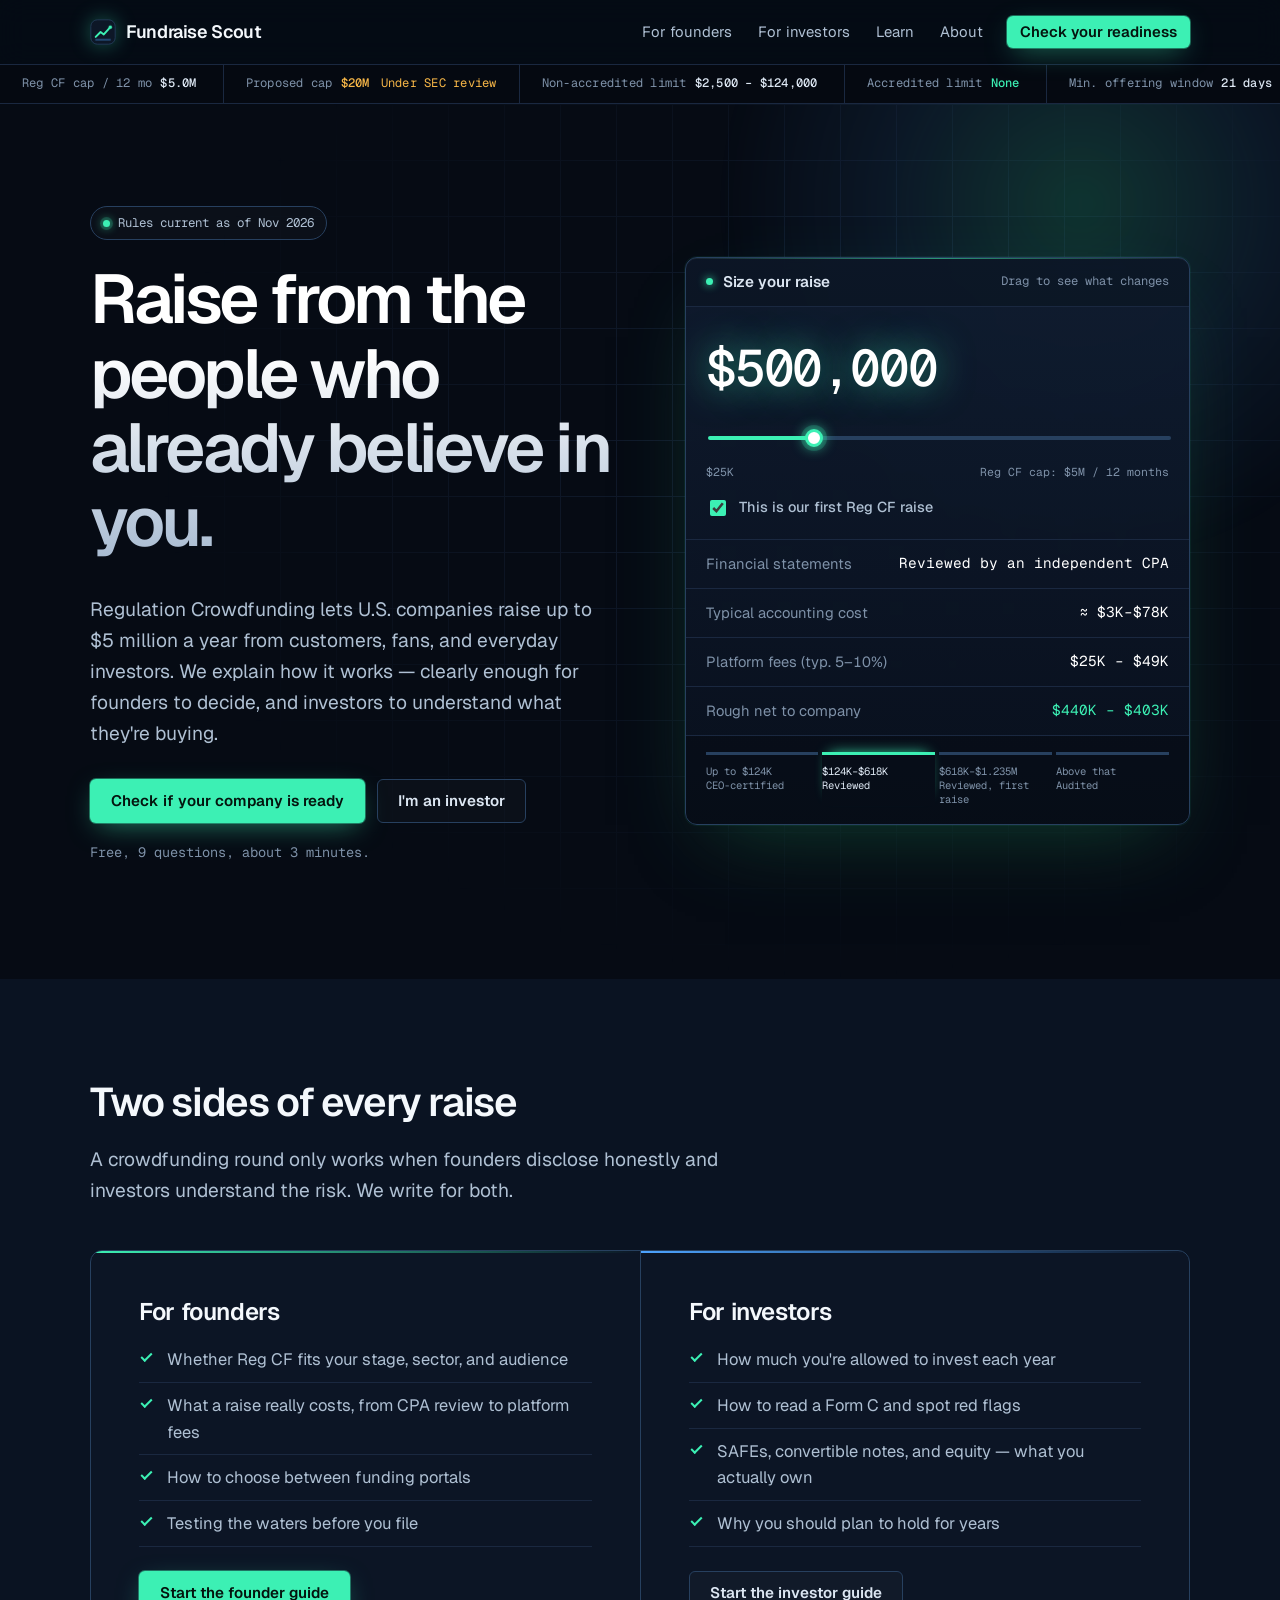
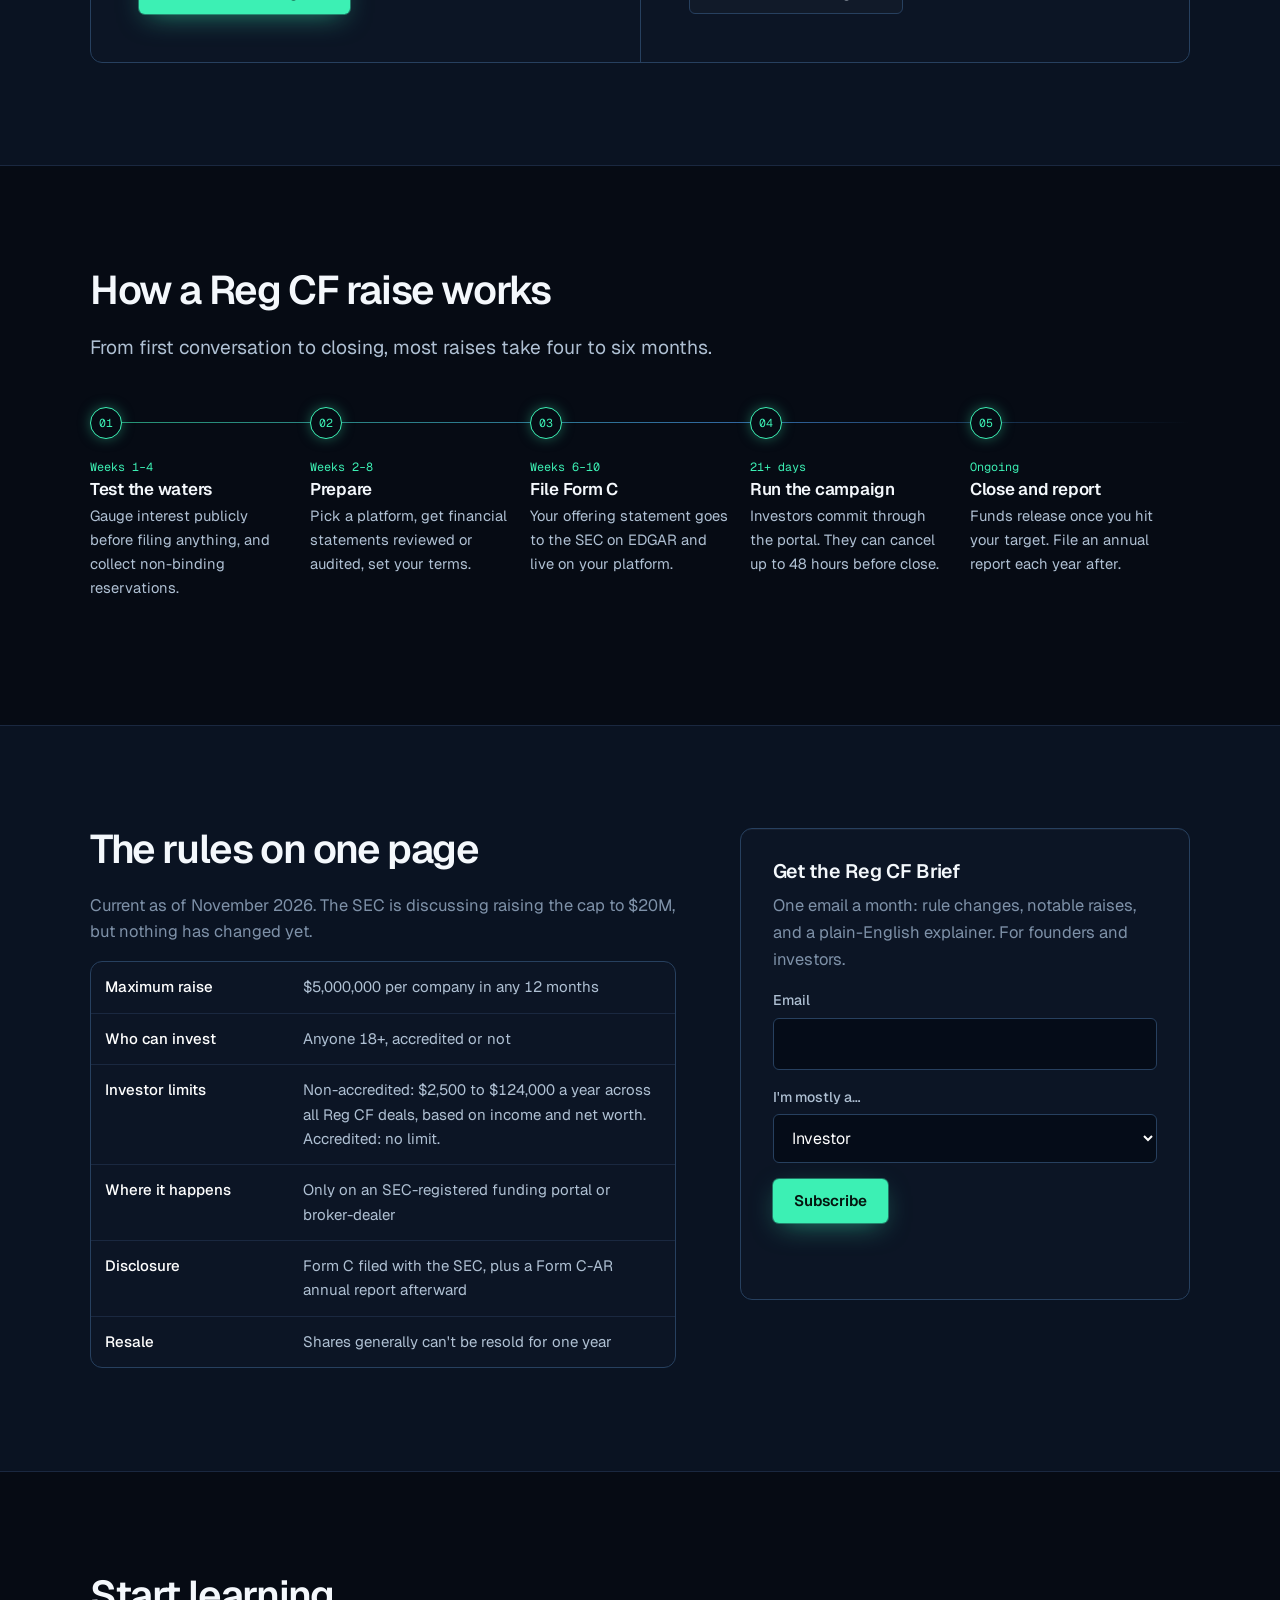
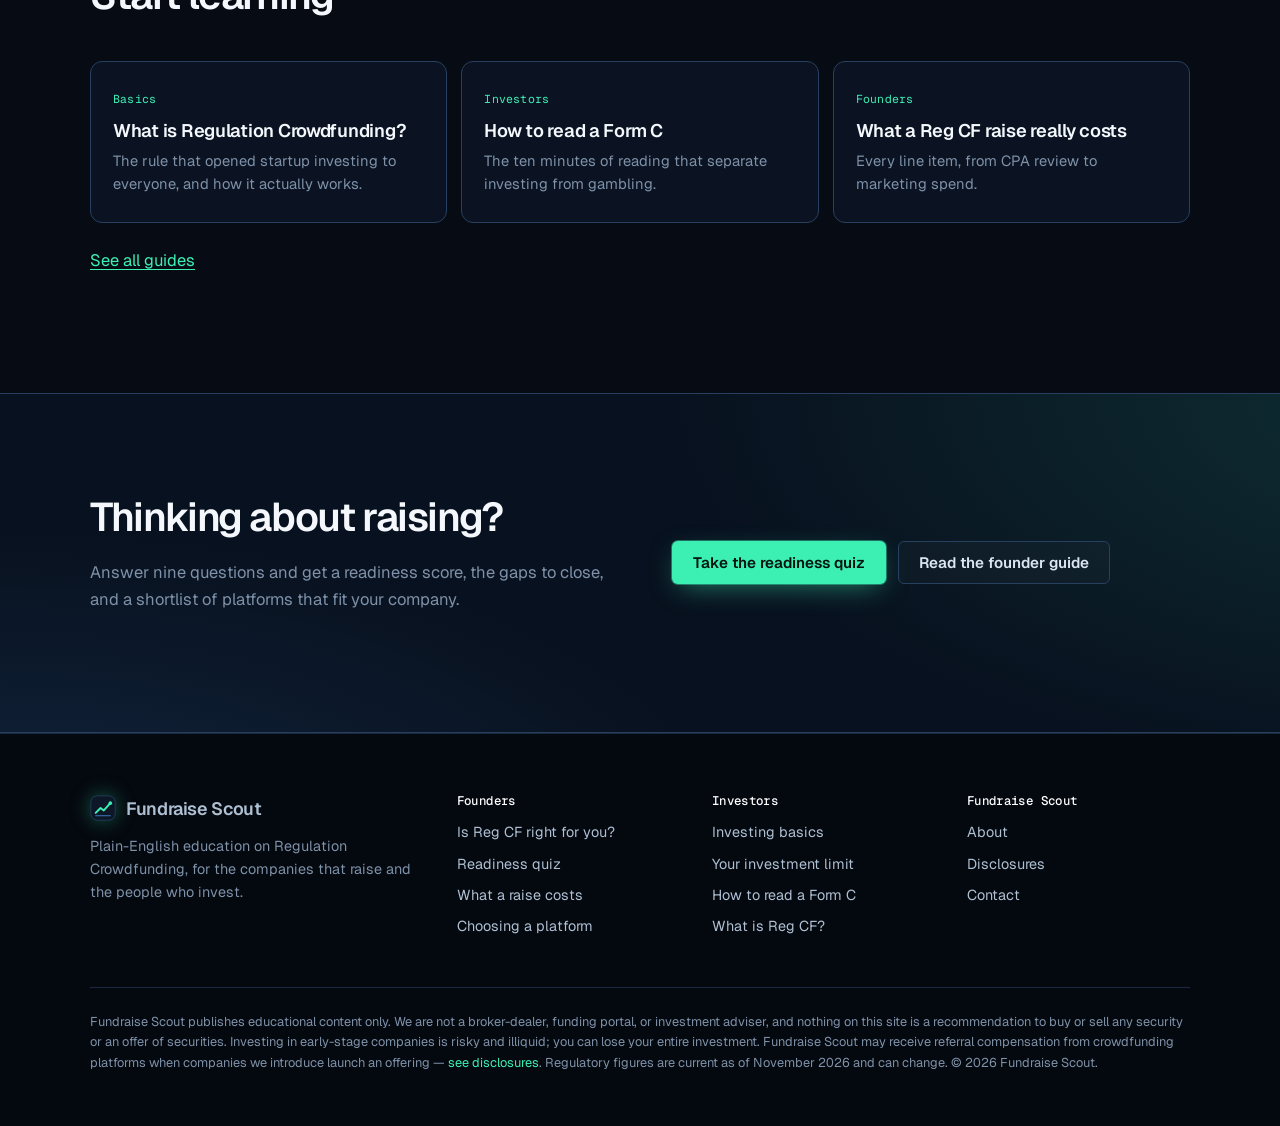
==== commit 2a852d36: "Update index.html" ====
--- a/index.html
+++ b/index.html
@@ -3,32 +3,32 @@
 <head>
 <meta charset="utf-8">
 <meta name="viewport" content="width=device-width, initial-scale=1">
-<title>Raiseline — Regulation Crowdfunding, explained</title>
+<title>Fundraise Scout — Regulation Crowdfunding, explained</title>
 <meta name="description" content="Plain-English education on Reg CF for founders considering a crowdfunding raise and investors backing early-stage companies.">
-<link rel="canonical" href="https://www.example.com/">
-<meta property="og:title" content="Raiseline — Regulation Crowdfunding, explained">
+<link rel="canonical" href="https://fundraisescout.vercel.app/">
+<meta property="og:title" content="Fundraise Scout — Regulation Crowdfunding, explained">
 <meta property="og:description" content="Plain-English education on Reg CF for founders considering a crowdfunding raise and investors backing early-stage companies.">
 <meta property="og:type" content="website">
 <meta name="theme-color" content="#060B14">
-<link rel="icon" href="assets/favicon.svg" type="image/svg+xml">
+<link rel="icon" href="/assets/favicon.svg" type="image/svg+xml">
 <link rel="preconnect" href="https://fonts.googleapis.com">
 <link rel="preconnect" href="https://fonts.gstatic.com" crossorigin>
 <link href="https://fonts.googleapis.com/css2?family=Geist:wght@400;500;600;700&family=Geist+Mono:wght@400;500&display=swap" rel="stylesheet">
-<link rel="stylesheet" href="assets/styles.css">
-<script src="assets/config.js"></script>
+<link rel="stylesheet" href="/assets/styles.css">
+<script src="/assets/config.js"></script>
 <script>if(!(window.matchMedia&&matchMedia("(prefers-reduced-motion: reduce)").matches))document.documentElement.classList.add("js-motion")</script>
-<script src="assets/main.js" defer></script>
-<script src="assets/motion.js" defer></script>
+<script src="/assets/main.js" defer></script>
+<script src="/assets/motion.js" defer></script>
 </head>
 <body>
 <a class="skip" href="#main">Skip to content</a>
 <header class="site-header">
   <div class="wrap">
-    <a class="brand" href="index.html"><svg class="brand-mark" viewBox="0 0 32 32" aria-hidden="true"><rect x="1" y="1" width="30" height="30" rx="8" fill="#0D1727" stroke="#27405F"/><path d="M7 22 L13 16 L17 19 L25 10" fill="none" stroke="#3CF0B4" stroke-width="2.4" stroke-linecap="round" stroke-linejoin="round"/><circle cx="25" cy="10" r="2.2" fill="#3CF0B4"/><path d="M7 25.5 H25" stroke="#4DA3FF" stroke-width="1.2" stroke-linecap="round" opacity=".7"/></svg>Raiseline</a>
+    <a class="brand" href="/"><svg class="brand-mark" viewBox="0 0 32 32" aria-hidden="true"><rect x="1" y="1" width="30" height="30" rx="8" fill="#0D1727" stroke="#27405F"/><path d="M7 22 L13 16 L17 19 L25 10" fill="none" stroke="#3CF0B4" stroke-width="2.4" stroke-linecap="round" stroke-linejoin="round"/><circle cx="25" cy="10" r="2.2" fill="#3CF0B4"/><path d="M7 25.5 H25" stroke="#4DA3FF" stroke-width="1.2" stroke-linecap="round" opacity=".7"/></svg>Fundraise Scout</a>
     <button class="nav-toggle" aria-expanded="false" aria-controls="nav" aria-label="Menu">
       <svg width="20" height="20" viewBox="0 0 20 20" aria-hidden="true"><path d="M3 6h14M3 10h14M3 14h14" stroke="currentColor" stroke-width="1.8" stroke-linecap="round"/></svg>
     </button>
-    <nav class="nav" id="nav" aria-label="Main"><a href="founders.html">For founders</a><a href="investors.html">For investors</a><a href="learn/index.html">Learn</a><a href="about.html">About</a><a class="btn btn-primary btn-sm" href="quiz.html">Check your readiness</a></nav>
+    <nav class="nav" id="nav" aria-label="Main"><a href="/founders">For founders</a><a href="/investors">For investors</a><a href="/learn">Learn</a><a href="/about">About</a><a class="btn btn-primary btn-sm" href="/quiz">Check your readiness</a></nav>
   </div>
 </header>
 <div class="ticker" role="region" aria-label="Key Reg CF figures"><div class="ticker-track"><ul><li>Reg CF cap / 12 mo<b class="">$5.0M</b></li><li>Proposed cap<b class="pend">$20M</b> <span class="pend">Under SEC review</span></li><li>Non-accredited limit<b class="">$2,500 – $124,000</b></li><li>Accredited limit<b class="up">None</b></li><li>Min. offering window<b class="">21 days</b></li><li>Investor cancel window<b class="">48h before close</b></li><li>Resale restriction<b class="">12 months</b></li><li>Audit required above<b class="">$1.235M</b></li><li>Reg A+ Tier 2 cap<b class="">$75M</b></li></ul><ul aria-hidden="true"><li>Reg CF cap / 12 mo<b class="">$5.0M</b></li><li>Proposed cap<b class="pend">$20M</b> <span class="pend">Under SEC review</span></li><li>Non-accredited limit<b class="">$2,500 – $124,000</b></li><li>Accredited limit<b class="up">None</b></li><li>Min. offering window<b class="">21 days</b></li><li>Investor cancel window<b class="">48h before close</b></li><li>Resale restriction<b class="">12 months</b></li><li>Audit required above<b class="">$1.235M</b></li><li>Reg A+ Tier 2 cap<b class="">$75M</b></li></ul></div></div>
@@ -40,8 +40,8 @@
       <h1>Raise from the people who already believe in you.</h1>
       <p class="lede">Regulation Crowdfunding lets U.S. companies raise up to $5 million a year from customers, fans, and everyday investors. We explain how it works — clearly enough for founders to decide, and investors to understand what they're buying.</p>
       <div class="btn-row">
-        <a class="btn btn-primary" href="quiz.html">Check if your company is ready</a>
-        <a class="btn btn-ghost" href="investors.html">I'm an investor</a>
+        <a class="btn btn-primary" href="/quiz">Check if your company is ready</a>
+        <a class="btn btn-ghost" href="/investors">I'm an investor</a>
       </div>
       <p class="hero-note">Free, 9 questions, about 3 minutes.</p>
     </div>
@@ -83,7 +83,7 @@
           <li>How to choose between funding portals</li>
           <li>Testing the waters before you file</li>
         </ul>
-        <a class="btn btn-primary" href="founders.html">Start the founder guide</a>
+        <a class="btn btn-primary" href="/founders">Start the founder guide</a>
       </div>
       <div>
         <h3>For investors</h3>
@@ -93,7 +93,7 @@
           <li>SAFEs, convertible notes, and equity — what you actually own</li>
           <li>Why you should plan to hold for years</li>
         </ul>
-        <a class="btn btn-ghost" href="investors.html">Start the investor guide</a>
+        <a class="btn btn-ghost" href="/investors">Start the investor guide</a>
       </div>
     </div>
   </div>
@@ -154,11 +154,11 @@
   <div class="wrap">
     <div class="section-head"><h2>Start learning</h2></div>
     <div class="articles">
-      <a href="learn/what-is-reg-cf.html"><span class="tag">Basics</span><h3>What is Regulation Crowdfunding?</h3><p>The rule that opened startup investing to everyone, and how it actually works.</p></a>
-      <a href="learn/how-to-read-a-form-c.html"><span class="tag">Investors</span><h3>How to read a Form C</h3><p>The ten minutes of reading that separate investing from gambling.</p></a>
-      <a href="learn/cost-of-a-reg-cf-raise.html"><span class="tag">Founders</span><h3>What a Reg CF raise really costs</h3><p>Every line item, from CPA review to marketing spend.</p></a>
-    </div>
-    <p class="mt-2"><a href="learn/index.html">See all guides</a></p>
+      <a href="/learn/what-is-reg-cf"><span class="tag">Basics</span><h3>What is Regulation Crowdfunding?</h3><p>The rule that opened startup investing to everyone, and how it actually works.</p></a>
+      <a href="/learn/how-to-read-a-form-c"><span class="tag">Investors</span><h3>How to read a Form C</h3><p>The ten minutes of reading that separate investing from gambling.</p></a>
+      <a href="/learn/cost-of-a-reg-cf-raise"><span class="tag">Founders</span><h3>What a Reg CF raise really costs</h3><p>Every line item, from CPA review to marketing spend.</p></a>
+    </div>
+    <p class="mt-2"><a href="/learn">See all guides</a></p>
   </div>
 </section>
 
@@ -168,7 +168,7 @@
       <h2>Thinking about raising?</h2>
       <p class="muted">Answer nine questions and get a readiness score, the gaps to close, and a shortlist of platforms that fit your company.</p>
     </div>
-    <div class="btn-row"><a class="btn btn-primary" href="quiz.html">Take the readiness quiz</a><a class="btn btn-ghost" href="founders.html">Read the founder guide</a></div>
+    <div class="btn-row"><a class="btn btn-primary" href="/quiz">Take the readiness quiz</a><a class="btn btn-ghost" href="/founders">Read the founder guide</a></div>
   </div>
 </section>
 
@@ -177,25 +177,25 @@
   <div class="wrap">
     <div class="foot-grid">
       <div>
-        <a class="brand" href="index.html"><svg class="brand-mark" viewBox="0 0 32 32" aria-hidden="true"><rect x="1" y="1" width="30" height="30" rx="8" fill="#0D1727" stroke="#27405F"/><path d="M7 22 L13 16 L17 19 L25 10" fill="none" stroke="#3CF0B4" stroke-width="2.4" stroke-linecap="round" stroke-linejoin="round"/><circle cx="25" cy="10" r="2.2" fill="#3CF0B4"/><path d="M7 25.5 H25" stroke="#4DA3FF" stroke-width="1.2" stroke-linecap="round" opacity=".7"/></svg>Raiseline</a>
+        <a class="brand" href="/"><svg class="brand-mark" viewBox="0 0 32 32" aria-hidden="true"><rect x="1" y="1" width="30" height="30" rx="8" fill="#0D1727" stroke="#27405F"/><path d="M7 22 L13 16 L17 19 L25 10" fill="none" stroke="#3CF0B4" stroke-width="2.4" stroke-linecap="round" stroke-linejoin="round"/><circle cx="25" cy="10" r="2.2" fill="#3CF0B4"/><path d="M7 25.5 H25" stroke="#4DA3FF" stroke-width="1.2" stroke-linecap="round" opacity=".7"/></svg>Fundraise Scout</a>
         <p>Plain-English education on Regulation Crowdfunding, for the companies that raise and the people who invest.</p>
       </div>
       <div><h4>Founders</h4><ul>
-        <li><a href="founders.html">Is Reg CF right for you?</a></li>
-        <li><a href="quiz.html">Readiness quiz</a></li>
-        <li><a href="learn/cost-of-a-reg-cf-raise.html">What a raise costs</a></li>
-        <li><a href="learn/choosing-a-funding-portal.html">Choosing a platform</a></li></ul></div>
+        <li><a href="/founders">Is Reg CF right for you?</a></li>
+        <li><a href="/quiz">Readiness quiz</a></li>
+        <li><a href="/learn/cost-of-a-reg-cf-raise">What a raise costs</a></li>
+        <li><a href="/learn/choosing-a-funding-portal">Choosing a platform</a></li></ul></div>
       <div><h4>Investors</h4><ul>
-        <li><a href="investors.html">Investing basics</a></li>
-        <li><a href="investors.html#limit">Your investment limit</a></li>
-        <li><a href="learn/how-to-read-a-form-c.html">How to read a Form C</a></li>
-        <li><a href="learn/what-is-reg-cf.html">What is Reg CF?</a></li></ul></div>
-      <div><h4>Raiseline</h4><ul>
-        <li><a href="about.html">About</a></li>
-        <li><a href="about.html#disclosures">Disclosures</a></li>
-        <li><a href="about.html#contact">Contact</a></li></ul></div>
-    </div>
-    <p class="disclaimer">Raiseline publishes educational content only. We are not a broker-dealer, funding portal, or investment adviser, and nothing on this site is a recommendation to buy or sell any security or an offer of securities. Investing in early-stage companies is risky and illiquid; you can lose your entire investment. Raiseline may receive referral compensation from crowdfunding platforms when companies we introduce launch an offering — <a href="about.html#disclosures">see disclosures</a>. Regulatory figures are current as of November 2026 and can change. &copy; <span data-year></span> Raiseline.</p>
+        <li><a href="/investors">Investing basics</a></li>
+        <li><a href="/investors#limit">Your investment limit</a></li>
+        <li><a href="/learn/how-to-read-a-form-c">How to read a Form C</a></li>
+        <li><a href="/learn/what-is-reg-cf">What is Reg CF?</a></li></ul></div>
+      <div><h4>Fundraise Scout</h4><ul>
+        <li><a href="/about">About</a></li>
+        <li><a href="/about#disclosures">Disclosures</a></li>
+        <li><a href="/about#contact">Contact</a></li></ul></div>
+    </div>
+    <p class="disclaimer">Fundraise Scout publishes educational content only. We are not a broker-dealer, funding portal, or investment adviser, and nothing on this site is a recommendation to buy or sell any security or an offer of securities. Investing in early-stage companies is risky and illiquid; you can lose your entire investment. Fundraise Scout may receive referral compensation from crowdfunding platforms when companies we introduce launch an offering — <a href="/about#disclosures">see disclosures</a>. Regulatory figures are current as of November 2026 and can change. &copy; <span data-year></span> Fundraise Scout.</p>
   </div>
 </footer>
 </body>
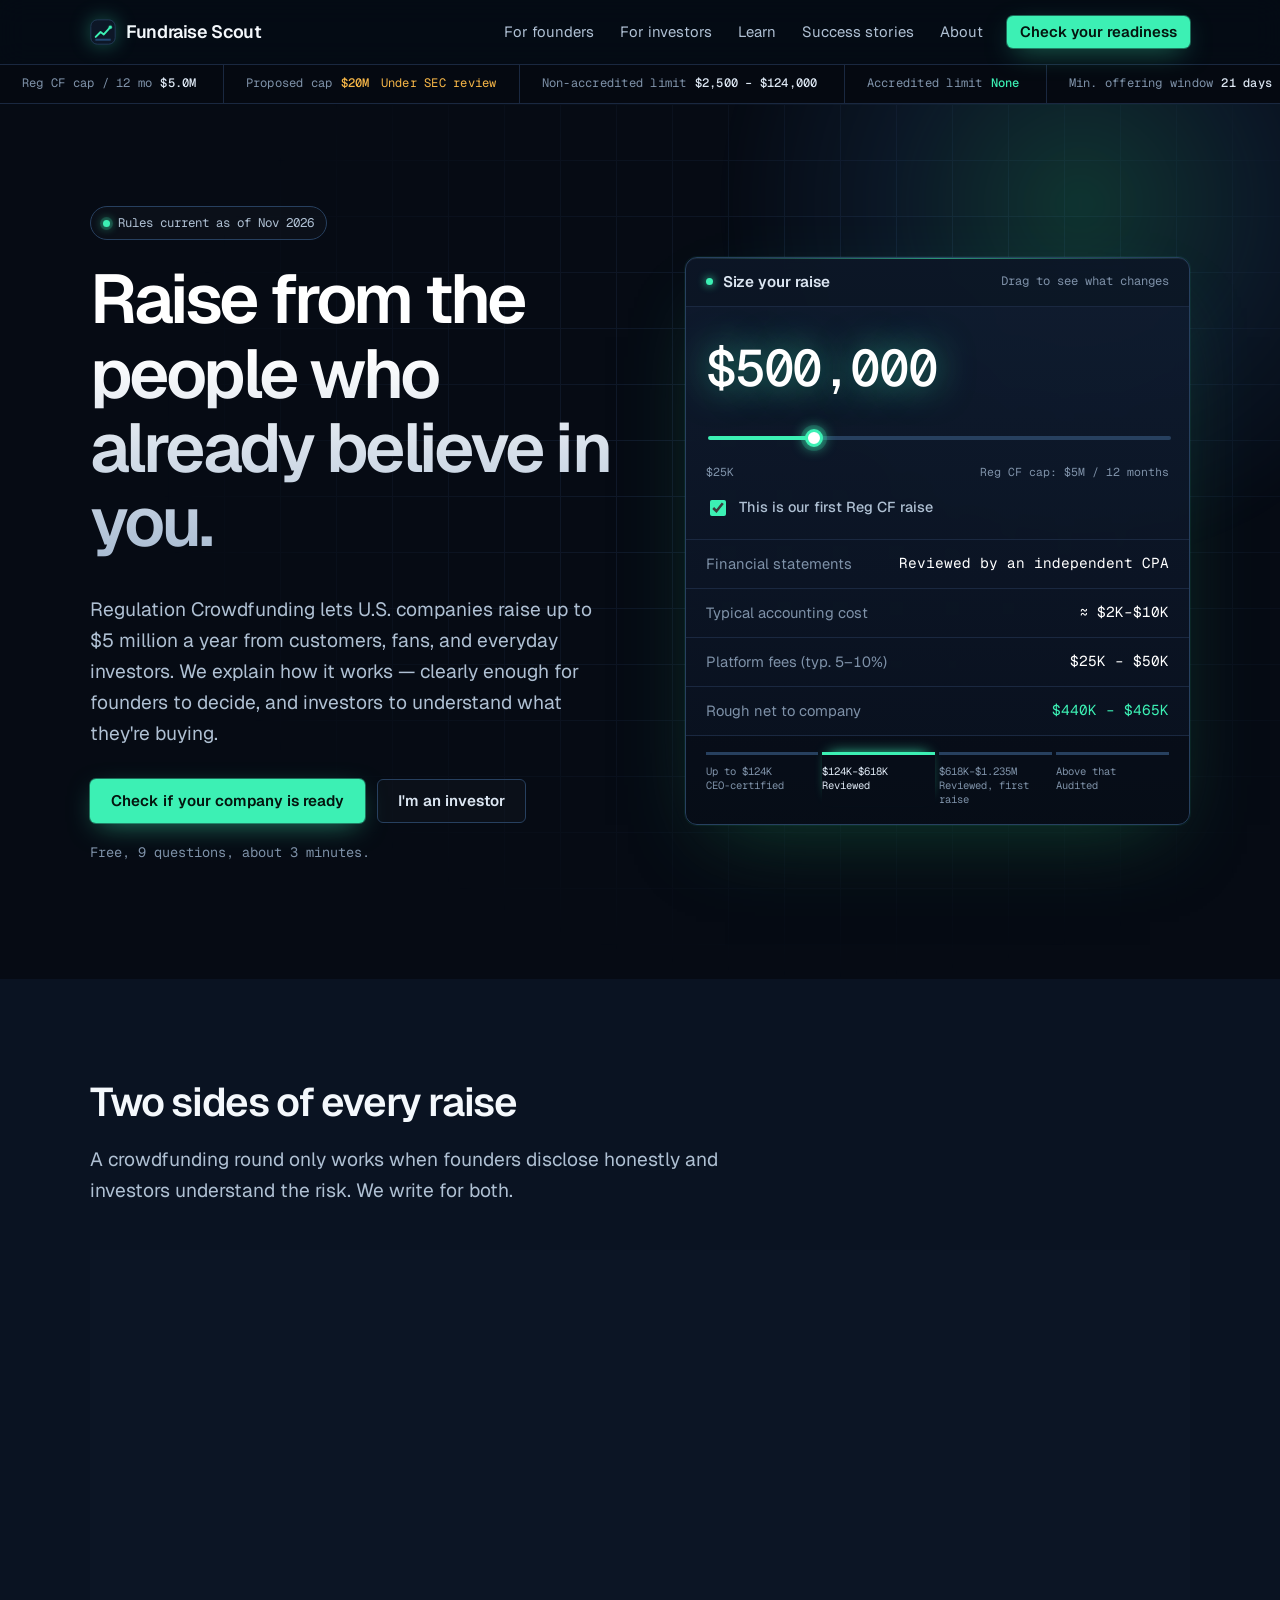
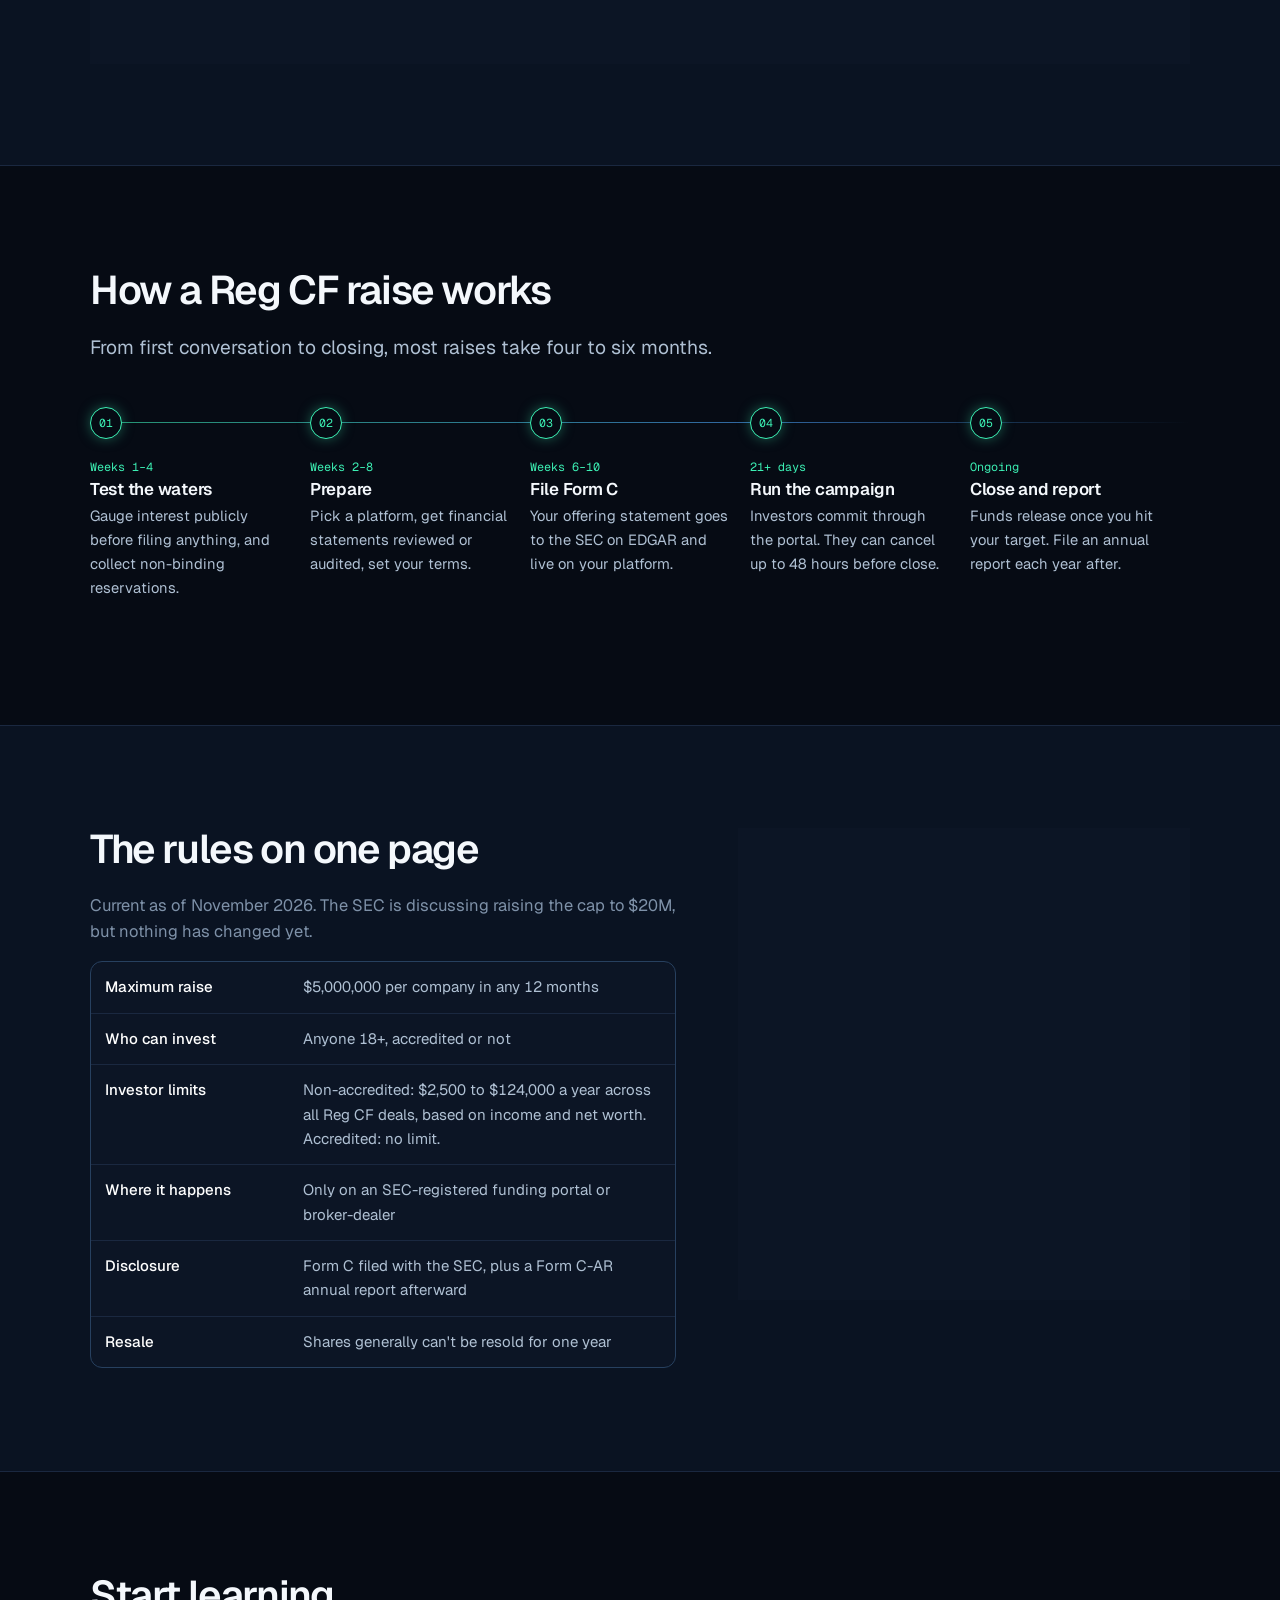
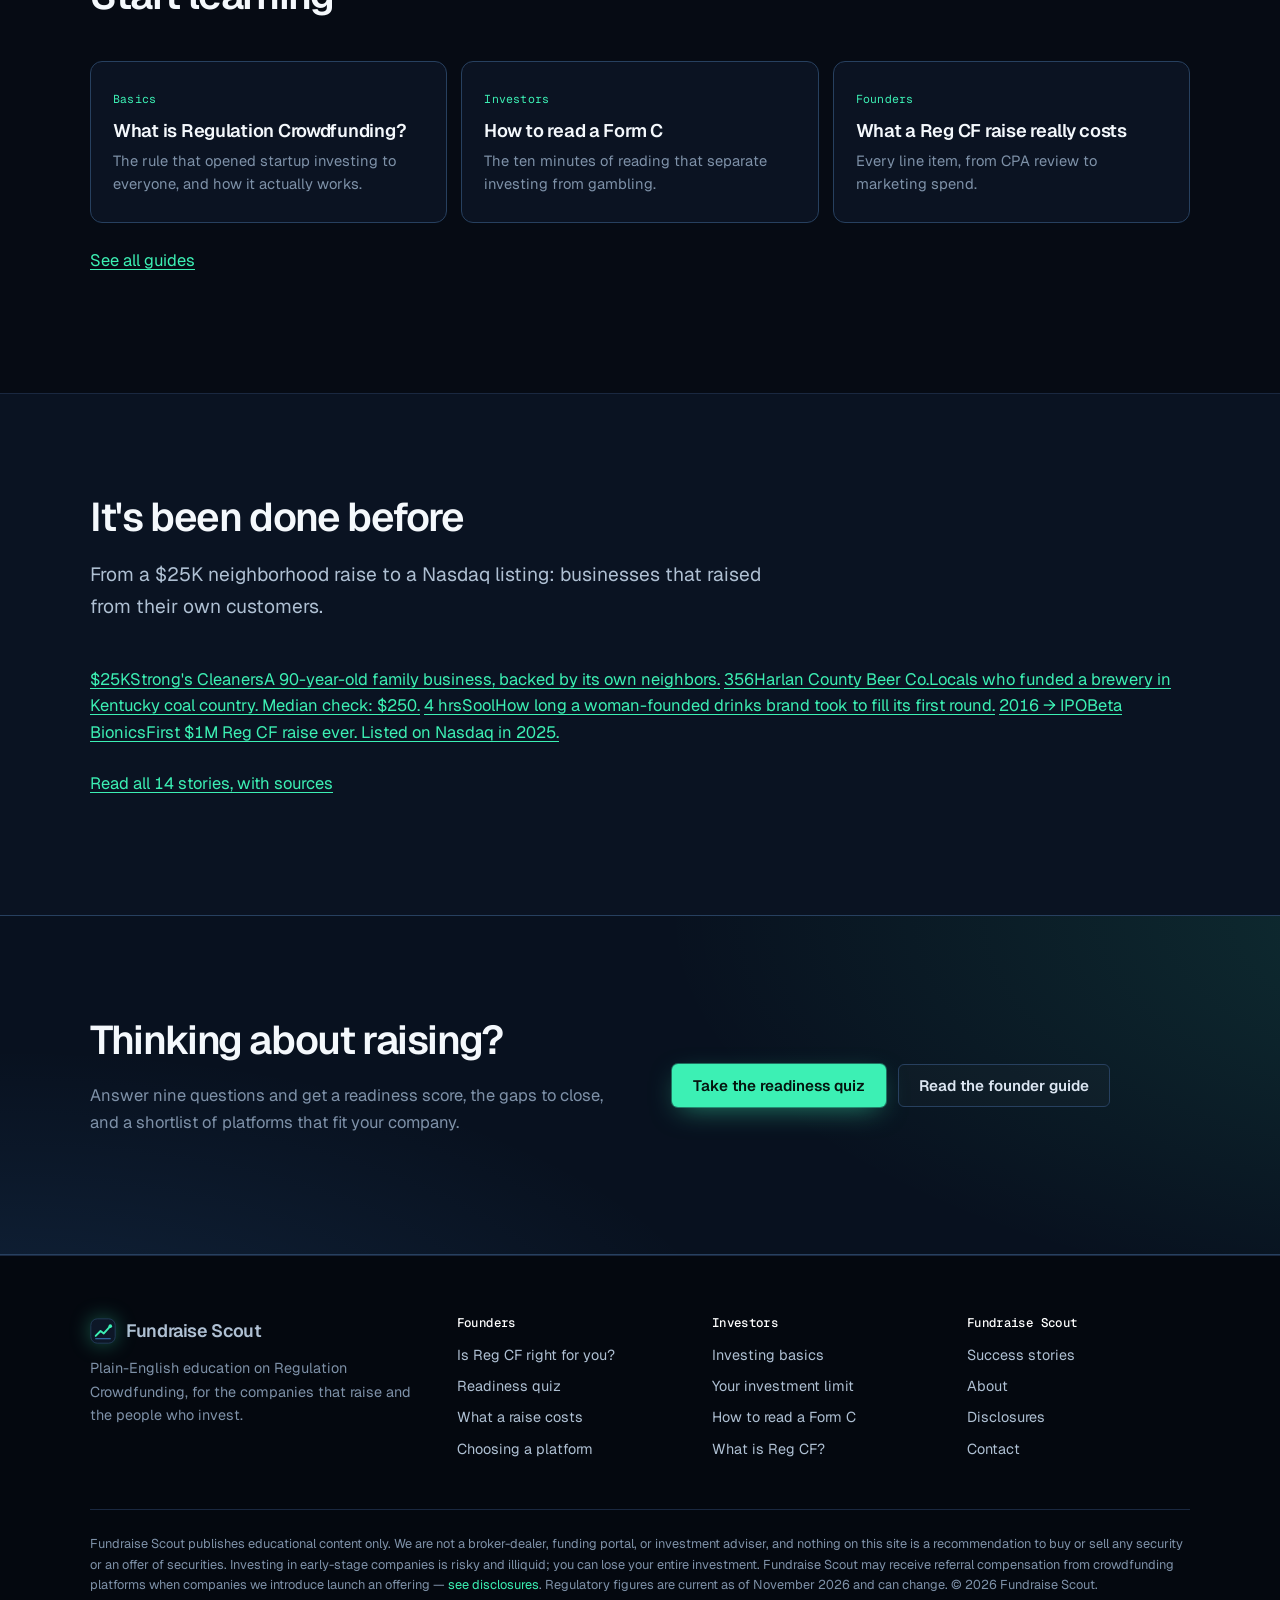
==== commit 49d72f05: "Update index.html" ====
--- a/index.html
+++ b/index.html
@@ -28,7 +28,7 @@
     <button class="nav-toggle" aria-expanded="false" aria-controls="nav" aria-label="Menu">
       <svg width="20" height="20" viewBox="0 0 20 20" aria-hidden="true"><path d="M3 6h14M3 10h14M3 14h14" stroke="currentColor" stroke-width="1.8" stroke-linecap="round"/></svg>
     </button>
-    <nav class="nav" id="nav" aria-label="Main"><a href="/founders">For founders</a><a href="/investors">For investors</a><a href="/learn">Learn</a><a href="/about">About</a><a class="btn btn-primary btn-sm" href="/quiz">Check your readiness</a></nav>
+    <nav class="nav" id="nav" aria-label="Main"><a href="/founders">For founders</a><a href="/investors">For investors</a><a href="/learn">Learn</a><a href="/stories">Success stories</a><a href="/about">About</a><a class="btn btn-primary btn-sm" href="/quiz">Check your readiness</a></nav>
   </div>
 </header>
 <div class="ticker" role="region" aria-label="Key Reg CF figures"><div class="ticker-track"><ul><li>Reg CF cap / 12 mo<b class="">$5.0M</b></li><li>Proposed cap<b class="pend">$20M</b> <span class="pend">Under SEC review</span></li><li>Non-accredited limit<b class="">$2,500 – $124,000</b></li><li>Accredited limit<b class="up">None</b></li><li>Min. offering window<b class="">21 days</b></li><li>Investor cancel window<b class="">48h before close</b></li><li>Resale restriction<b class="">12 months</b></li><li>Audit required above<b class="">$1.235M</b></li><li>Reg A+ Tier 2 cap<b class="">$75M</b></li></ul><ul aria-hidden="true"><li>Reg CF cap / 12 mo<b class="">$5.0M</b></li><li>Proposed cap<b class="pend">$20M</b> <span class="pend">Under SEC review</span></li><li>Non-accredited limit<b class="">$2,500 – $124,000</b></li><li>Accredited limit<b class="up">None</b></li><li>Min. offering window<b class="">21 days</b></li><li>Investor cancel window<b class="">48h before close</b></li><li>Resale restriction<b class="">12 months</b></li><li>Audit required above<b class="">$1.235M</b></li><li>Reg A+ Tier 2 cap<b class="">$75M</b></li></ul></div></div>
@@ -162,6 +162,22 @@
   </div>
 </section>
 
+<section class="section section--tint">
+  <div class="wrap">
+    <div class="section-head">
+      <h2>It's been done before</h2>
+      <p class="lede">From a $25K neighborhood raise to a Nasdaq listing: businesses that raised from their own customers.</p>
+    </div>
+    <div class="proof">
+      <a href="/stories" class="proof-item"><span class="proof-num">$25K</span><span class="proof-name">Strong's Cleaners</span><span class="proof-txt">A 90-year-old family business, backed by its own neighbors.</span></a>
+      <a href="/stories" class="proof-item"><span class="proof-num">356</span><span class="proof-name">Harlan County Beer Co.</span><span class="proof-txt">Locals who funded a brewery in Kentucky coal country. Median check: $250.</span></a>
+      <a href="/stories" class="proof-item"><span class="proof-num">4 hrs</span><span class="proof-name">Sool</span><span class="proof-txt">How long a woman-founded drinks brand took to fill its first round.</span></a>
+      <a href="/stories" class="proof-item"><span class="proof-num">2016 → IPO</span><span class="proof-name">Beta Bionics</span><span class="proof-txt">First $1M Reg CF raise ever. Listed on Nasdaq in 2025.</span></a>
+    </div>
+    <p class="mt-2"><a href="/stories">Read all 14 stories, with sources</a></p>
+  </div>
+</section>
+
 <section class="section section--ink">
   <div class="wrap cols" style="align-items:center">
     <div>
@@ -191,6 +207,7 @@
         <li><a href="/learn/how-to-read-a-form-c">How to read a Form C</a></li>
         <li><a href="/learn/what-is-reg-cf">What is Reg CF?</a></li></ul></div>
       <div><h4>Fundraise Scout</h4><ul>
+        <li><a href="/stories">Success stories</a></li>
         <li><a href="/about">About</a></li>
         <li><a href="/about#disclosures">Disclosures</a></li>
         <li><a href="/about#contact">Contact</a></li></ul></div>
--- a/assets/styles.css
+++ b/assets/styles.css
@@ -1,4 +1,4 @@
-/* Raiseline — terminal theme
+/* Fundraise Scout — terminal theme
    Deep navy-black, hairline grid, mint "up" signal, electric blue secondary */
 :root {
   --bg: #060B14;
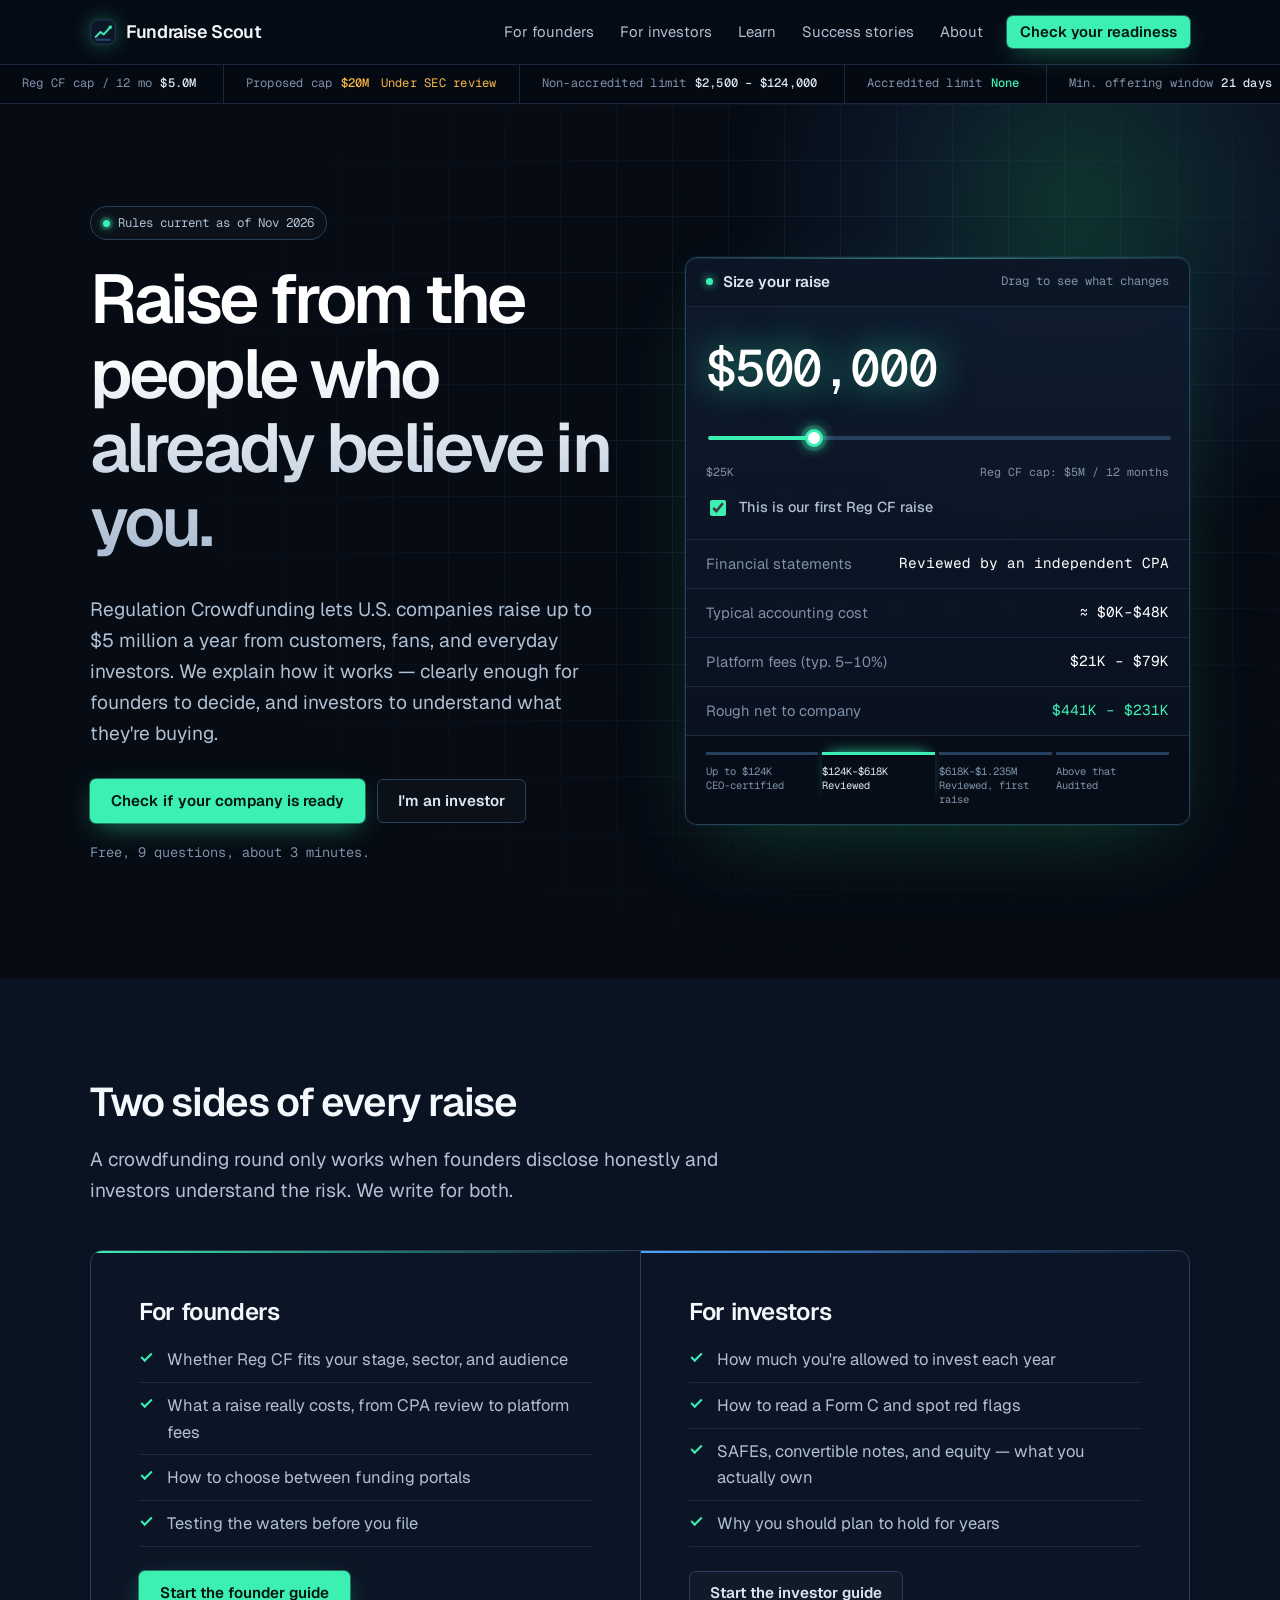
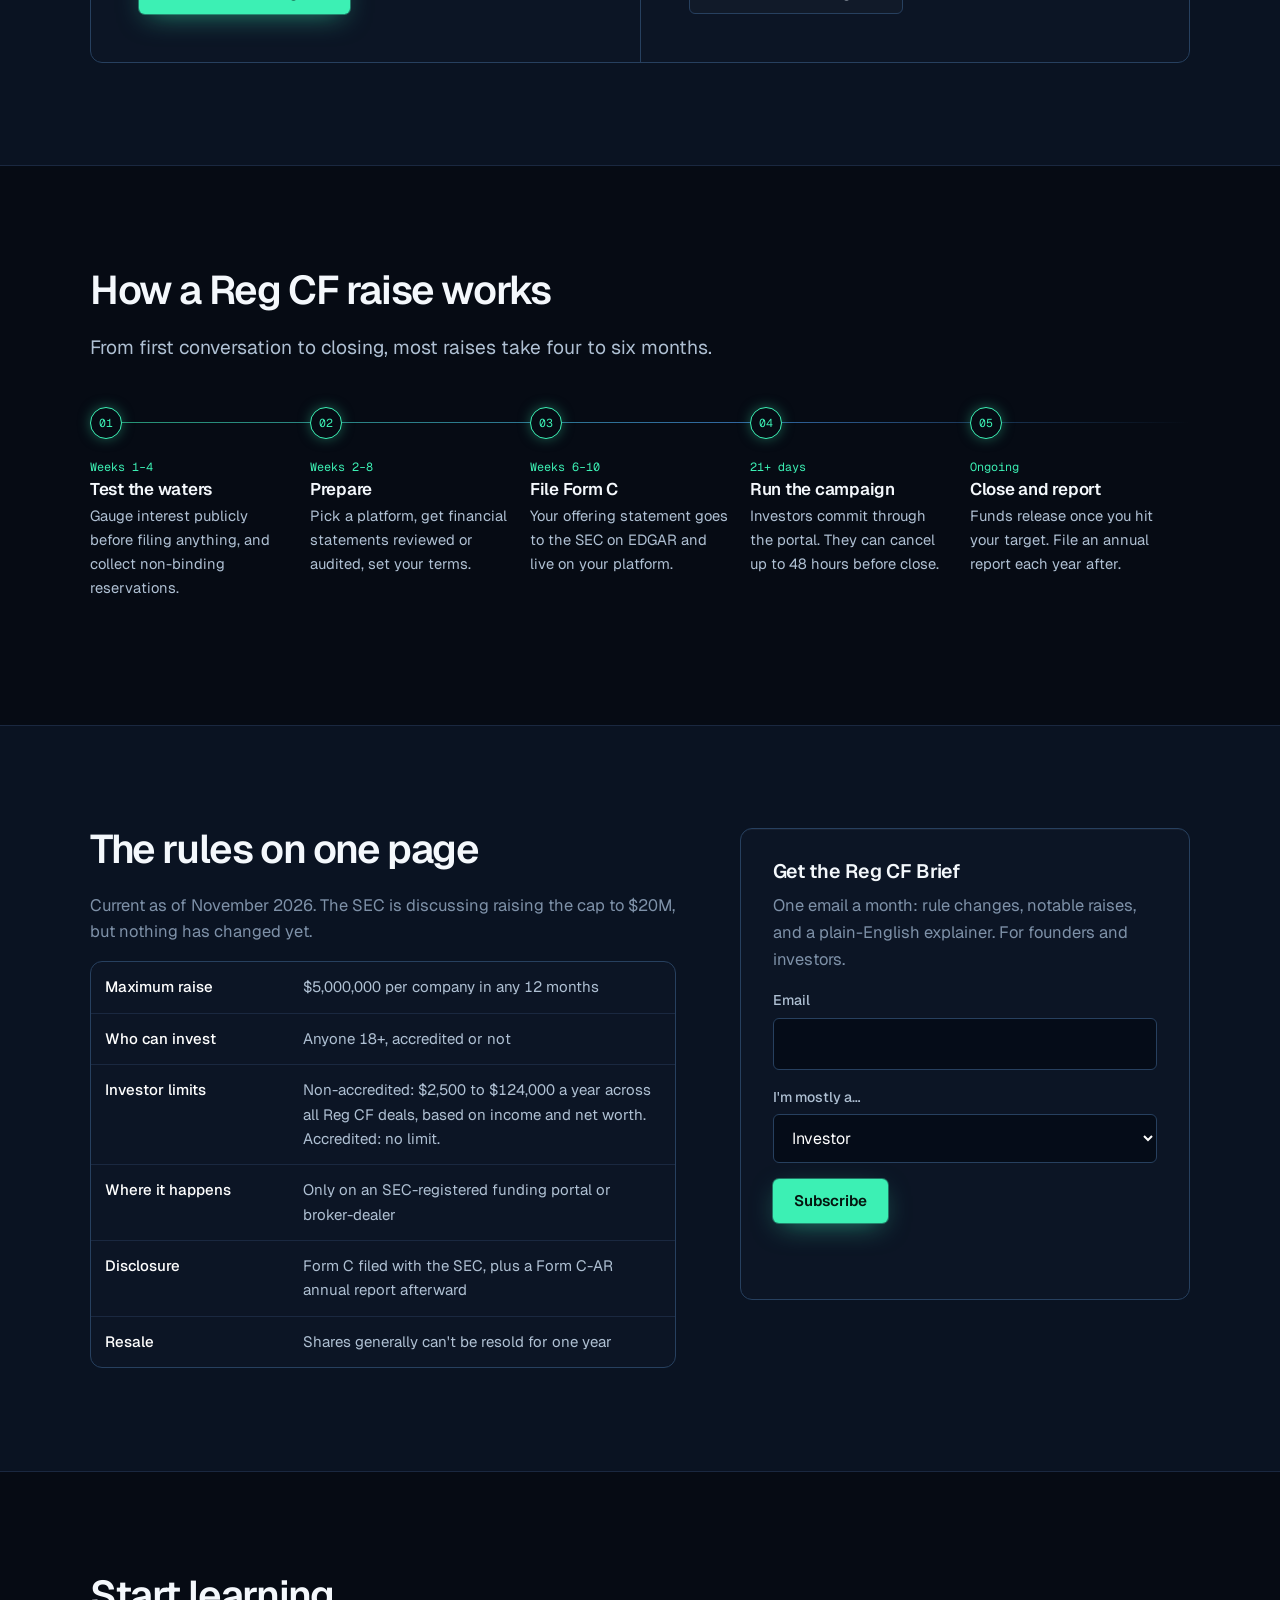
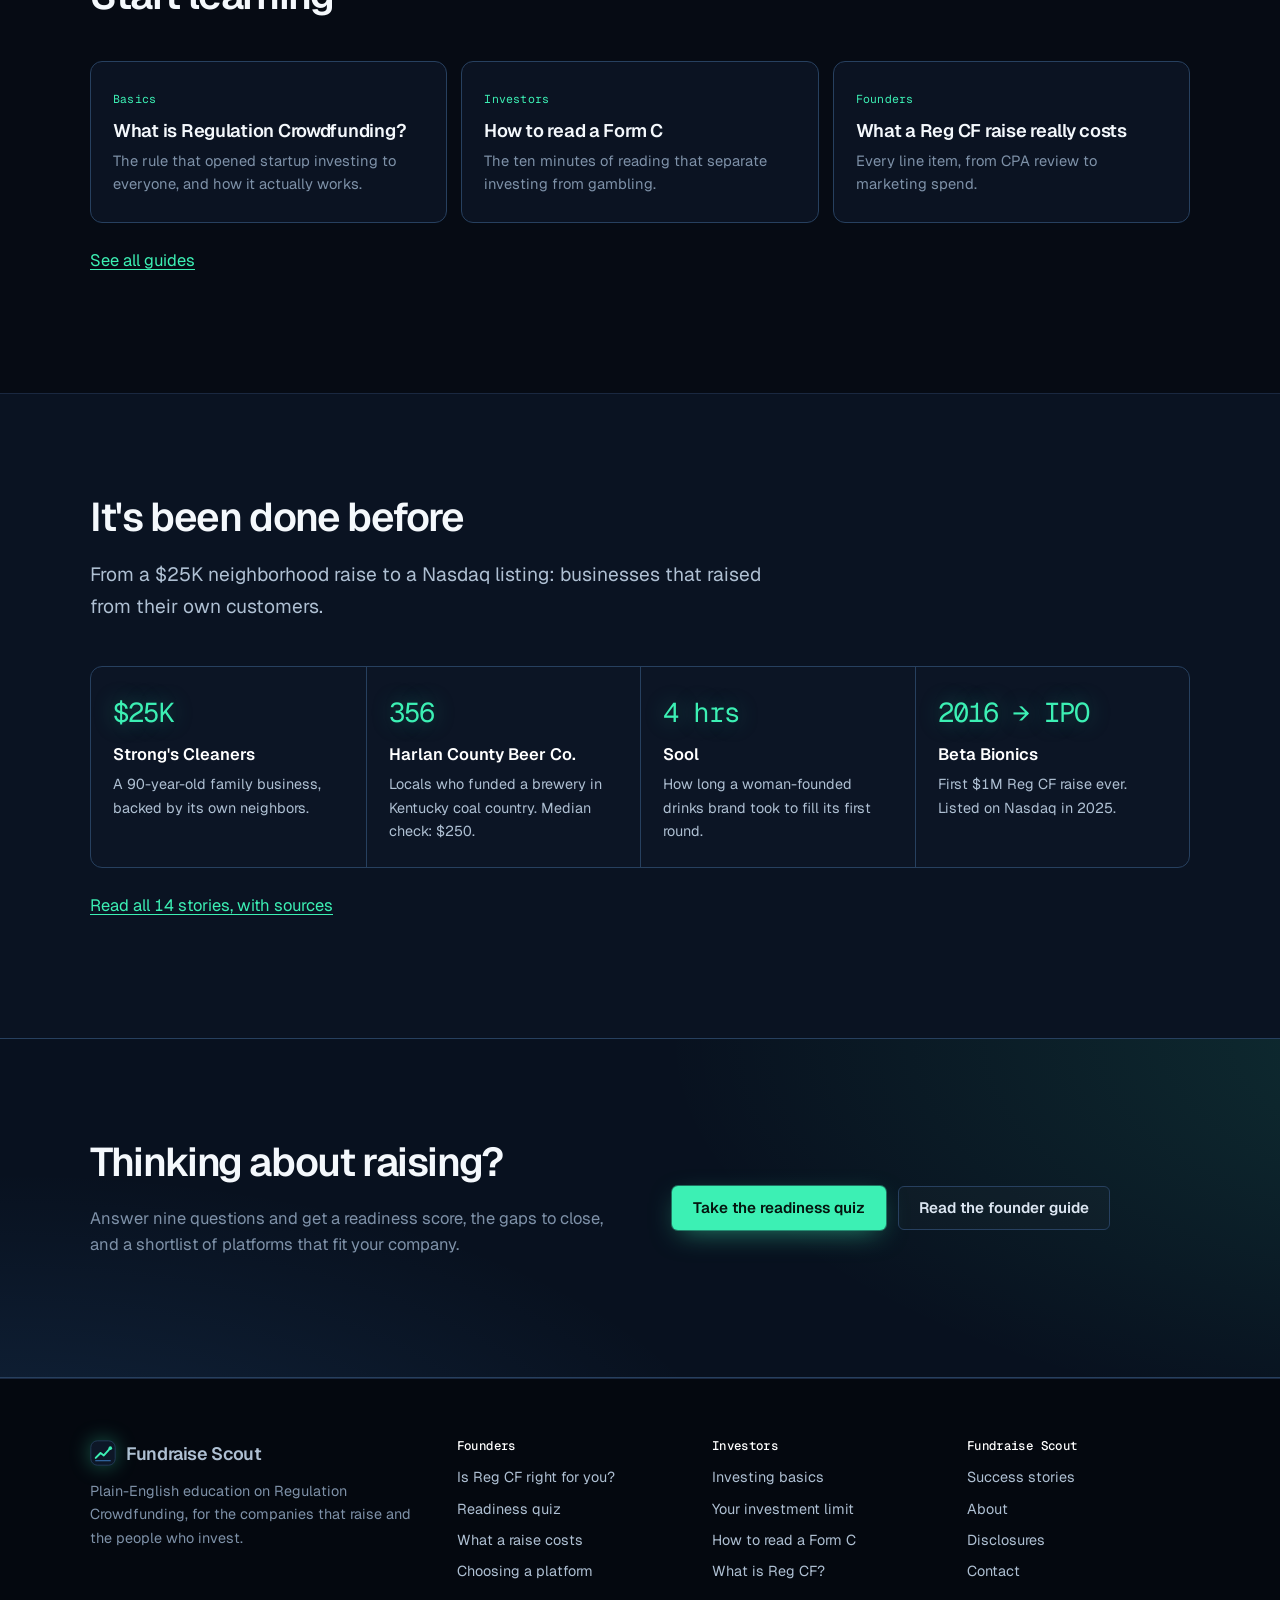
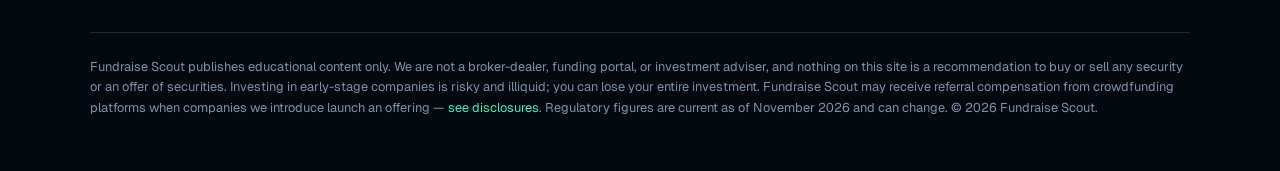
==== commit ee792e0e: "Update index.html" ====
--- a/index.html
+++ b/index.html
@@ -3,14 +3,29 @@
 <head>
 <meta charset="utf-8">
 <meta name="viewport" content="width=device-width, initial-scale=1">
-<title>Fundraise Scout — Regulation Crowdfunding, explained</title>
-<meta name="description" content="Plain-English education on Reg CF for founders considering a crowdfunding raise and investors backing early-stage companies.">
-<link rel="canonical" href="https://fundraisescout.vercel.app/">
-<meta property="og:title" content="Fundraise Scout — Regulation Crowdfunding, explained">
-<meta property="og:description" content="Plain-English education on Reg CF for founders considering a crowdfunding raise and investors backing early-stage companies.">
+<title>Fundraise Scout: Reg CF & Equity Crowdfunding Explained</title>
+<meta name="description" content="Plain-English guides to Regulation Crowdfunding (Reg CF) for founders raising capital and investors backing startups. Costs, rules, limits and success stories.">
+<link rel="canonical" href="https://www.fundraisescout.com/">
+
+<meta property="og:site_name" content="Fundraise Scout">
+<meta property="og:title" content="Fundraise Scout: Reg CF & Equity Crowdfunding Explained">
+<meta property="og:description" content="Plain-English guides to Regulation Crowdfunding (Reg CF) for founders raising capital and investors backing startups. Costs, rules, limits and success stories.">
 <meta property="og:type" content="website">
+<meta property="og:url" content="https://www.fundraisescout.com/">
+<meta property="og:image" content="https://www.fundraisescout.com/assets/og-image.png">
+<meta property="og:image:width" content="1200">
+<meta property="og:image:height" content="630">
+<meta property="og:image:alt" content="Fundraise Scout: Regulation Crowdfunding, explained">
+<meta property="og:locale" content="en_US">
+<meta name="twitter:card" content="summary_large_image">
+<meta name="twitter:title" content="Fundraise Scout: Reg CF & Equity Crowdfunding Explained">
+<meta name="twitter:description" content="Plain-English guides to Regulation Crowdfunding (Reg CF) for founders raising capital and investors backing startups. Costs, rules, limits and success stories.">
+<meta name="twitter:image" content="https://www.fundraisescout.com/assets/og-image.png">
 <meta name="theme-color" content="#060B14">
 <link rel="icon" href="/assets/favicon.svg" type="image/svg+xml">
+<link rel="icon" href="/assets/favicon-32.png" sizes="32x32" type="image/png">
+<link rel="apple-touch-icon" href="/assets/apple-touch-icon.png">
+<script type="application/ld+json">{"@context": "https://schema.org", "@graph": [{"@type": "Organization", "@id": "https://www.fundraisescout.com/#org", "name": "Fundraise Scout", "url": "https://www.fundraisescout.com/", "logo": {"@type": "ImageObject", "url": "https://www.fundraisescout.com/assets/logo-512.png", "width": 512, "height": 512}, "description": "Plain-English education on Regulation Crowdfunding (Reg CF) for founders raising capital and the investors who back them."}, {"@type": "WebSite", "@id": "https://www.fundraisescout.com/#website", "url": "https://www.fundraisescout.com/", "name": "Fundraise Scout", "description": "Plain-English education on Regulation Crowdfunding (Reg CF) for founders raising capital and the investors who back them.", "publisher": {"@id": "https://www.fundraisescout.com/#org"}, "inLanguage": "en-US"}]}</script>
 <link rel="preconnect" href="https://fonts.googleapis.com">
 <link rel="preconnect" href="https://fonts.gstatic.com" crossorigin>
 <link href="https://fonts.googleapis.com/css2?family=Geist:wght@400;500;600;700&family=Geist+Mono:wght@400;500&display=swap" rel="stylesheet">
--- a/assets/styles.css
+++ b/assets/styles.css
@@ -360,3 +360,58 @@
 /* CTA band: light slowly drifts */
 .section--ink { background-size: 140% 140%, 140% 140%, auto; animation: drift 22s ease-in-out infinite alternate; }
 @keyframes drift { from { background-position: 0% 0%, 100% 100%, 0 0; } to { background-position: 100% 30%, 0% 60%, 0 0; } }
+
+/* ---------- Success stories ---------- */
+.story-filters { display: flex; flex-wrap: wrap; gap: 8px; margin-bottom: 28px; }
+.chip { font: 500 .86rem/1 var(--sans); padding: 9px 14px; border-radius: 99px; border: 1px solid var(--line-2); background: rgba(255,255,255,.02); color: var(--text-2); cursor: pointer; transition: border-color .15s, color .15s, background .15s; }
+.chip:hover { color: #fff; border-color: var(--text-2); }
+.chip[aria-pressed="true"] { background: var(--accent-dim); border-color: var(--accent); color: var(--accent); }
+.stories { display: grid; grid-template-columns: 1fr 1fr; gap: 16px; }
+@media (max-width: 900px) { .stories { grid-template-columns: 1fr; } }
+.story { background: var(--panel); border: 1px solid var(--line-2); border-radius: var(--r-md); padding: clamp(22px, 3vw, 30px); display: flex; flex-direction: column; color: var(--text-2); font-size: .97rem; }
+.story[hidden] { display: none; }
+.story-top h2 { font-size: 1.6rem; margin: 12px 0 4px; }
+.story-what { color: var(--muted); font-size: .9rem; margin: 0 0 18px; }
+.story-outcome { display: inline-block; font-family: var(--mono); font-size: .74rem; padding: 5px 10px; border-radius: 99px; border: 1px solid rgba(77,163,255,.4); color: var(--blue); background: var(--blue-dim); }
+.story-outcome.is-exit { border-color: rgba(60,240,180,.45); color: var(--accent); background: var(--accent-dim); }
+.story-stats { display: grid; grid-template-columns: repeat(4, 1fr); margin: 0 0 18px; border: 1px solid var(--line); border-radius: var(--r-sm); background: rgba(0,0,0,.22); }
+.story-stats div { padding: 10px 12px; }
+.story-stats div + div { border-left: 1px solid var(--line); }
+.story-stats dt { font-size: .7rem; color: var(--muted); font-family: var(--mono); }
+.story-stats dd { margin: 2px 0 0; color: #fff; font-family: var(--mono); font-size: .98rem; white-space: nowrap; }
+@media (max-width: 520px) { .story-stats { grid-template-columns: 1fr 1fr; } .story-stats div:nth-child(3) { border-left: 0; } .story-stats div:nth-child(n+3) { border-top: 1px solid var(--line); } }
+.story strong { color: #fff; }
+.story-lesson { border-left: 2px solid var(--accent); padding-left: 14px; color: var(--text); margin-top: 4px; }
+.story-src { margin: auto 0 0; padding-top: 14px; border-top: 1px solid var(--line); font-size: .8rem; color: var(--muted); }
+.story-src a { color: var(--text-2); }
+.story-src a:hover { color: var(--accent); }
+.odds { margin: 18px 0; border-top: 1px solid var(--line); }
+.odds div { display: flex; justify-content: space-between; align-items: baseline; padding: 12px 0; border-bottom: 1px solid var(--line); }
+.odds dt { color: var(--text-2); }
+.odds dd { margin: 0; font-family: var(--mono); color: #fff; font-size: 1.15rem; }
+.odds small { color: var(--muted); font-size: .8rem; }
+
+/* Homepage proof strip */
+.proof { display: grid; grid-template-columns: repeat(4, 1fr); border: 1px solid var(--line-2); border-radius: var(--r-md); overflow: hidden; background: var(--panel); }
+.proof-item { display: flex; flex-direction: column; gap: 6px; padding: 24px 22px; text-decoration: none; color: var(--text-2); transition: background .15s; }
+.proof-item + .proof-item { border-left: 1px solid var(--line-2); }
+.proof-item:hover { background: rgba(60,240,180,.04); color: var(--text-2); }
+.proof-num { font-family: var(--mono); font-size: 1.7rem; color: var(--accent); letter-spacing: -0.03em; text-shadow: 0 0 22px rgba(60,240,180,.35); }
+.proof-name { color: #fff; font-weight: 600; }
+.proof-txt { font-size: .9rem; }
+@media (max-width: 900px) { .proof { grid-template-columns: 1fr 1fr; } .proof-item:nth-child(3) { border-left: 0; } .proof-item:nth-child(n+3) { border-top: 1px solid var(--line-2); } }
+@media (max-width: 520px) { .proof { grid-template-columns: 1fr; } .proof-item + .proof-item { border-left: 0; border-top: 1px solid var(--line-2); } }
+
+/* Story groups */
+.story-group + .story-group { margin-top: 64px; }
+.story-group[hidden] { display: none; }
+.group-head { display: flex; flex-wrap: wrap; align-items: baseline; justify-content: space-between; gap: 6px 24px; margin-bottom: 20px; padding-bottom: 14px; border-bottom: 1px solid var(--line-2); }
+.group-head h2 { margin: 0; font-size: clamp(1.4rem, 2.6vw, 1.9rem); }
+.group-head p { margin: 0; max-width: 58ch; font-size: .95rem; }
+.mainstreet-stats { display: grid; grid-template-columns: repeat(3, 1fr); gap: 0; margin-top: 16px; border: 1px solid var(--line-2); border-radius: var(--r-md); background: rgba(0,0,0,.2); }
+.mainstreet-stats > div { padding: 18px 22px; display: flex; flex-direction: column; gap: 4px; }
+.mainstreet-stats > div + div { border-left: 1px solid var(--line-2); }
+.ms-num { font-family: var(--mono); font-size: 1.6rem; color: var(--accent); letter-spacing: -0.03em; }
+.ms-lbl { font-size: .9rem; color: var(--text-2); }
+.mainstreet-stats > p { grid-column: 1 / -1; margin: 0; padding: 10px 22px 14px; border-top: 1px solid var(--line); }
+@media (max-width: 700px) { .mainstreet-stats { grid-template-columns: 1fr; } .mainstreet-stats > div + div { border-left: 0; border-top: 1px solid var(--line-2); } }
